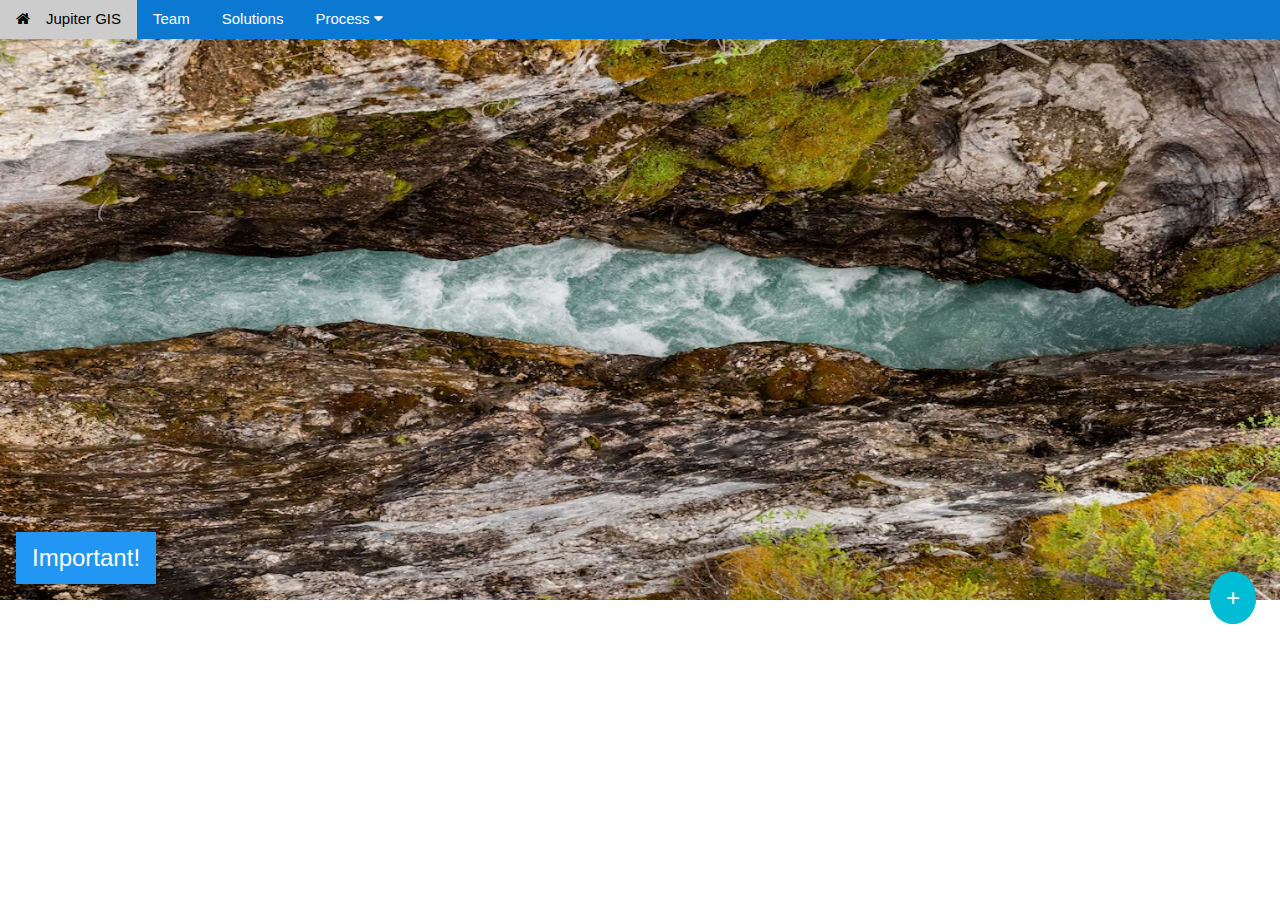
==== googlebucket.html @ c104ce48 "Update template" ====
<!DOCTYPE html>
<html>
<head>
<title>Jupiter GIS -Female Led Mapping Solutions</title>
<meta charset="UTF-8">
<meta name="viewport" content="width=device-width, initial-scale=1">
<link rel="stylesheet" href="css/stylesheet.css">
<!--<link rel="stylesheet" href="https://www.w3schools.com/w3css/4/w3.css">-->
<link rel="stylesheet" href="css/blue.css">
<link rel="stylesheet" href="https://cdnjs.cloudflare.com/ajax/libs/font-awesome/4.7.0/css/font-awesome.min.css">
</head>
<body id="myPage">

<!-- Sidebar on click -->
<nav class="w3-sidebar w3-bar-block w3-white w3-card w3-animate-left w3-xxlarge" style="display:none;z-index:2" id="mySidebar">
  <a href="javascript:void(0)" onclick="w3_close()" class="w3-bar-item w3-button w3-display-topright w3-text-teal">Close
    <i class="fa fa-remove"></i>
  </a>
  <a href="https://www.google.com/maps/about/mymaps/" class="w3-bar-item w3-button">Google My Maps</a>
  <a href="https://leafletjs.com/" class="w3-bar-item w3-button">Leaflet</a>
  <a href="https://www.qgis.org/en/site/" class="w3-bar-item w3-button">QGIS</a>
  <a href="https://cloud.google.com/" class="w3-bar-item w3-button">Google Cloud Bucket Storage</a>
  <a href="https://flemingcollege.ca/" class="w3-bar-item w3-button">Fleming College</a>
</nav>

<!-- Navbar -->
<div class="w3-top">
 <div class="w3-bar w3-theme-d2 w3-left-align">
  <a class="w3-bar-item w3-button w3-hide-medium w3-hide-large w3-right w3-hover-white w3-theme-d2" href="javascript:void(0);" onclick="openNav()"><i class="fa fa-bars"></i></a>
  <a href="index.html" class="w3-bar-item w3-button w3-teal"><i class="fa fa-home w3-margin-right"></i>Jupiter GIS</a>
  <a href="index.html" class="w3-bar-item w3-button w3-hide-small w3-hover-white">Team</a>
  <a href="index.html" class="w3-bar-item w3-button w3-hide-small w3-hover-white">Solutions</a>
    <div class="w3-dropdown-hover w3-hide-small">
    <button class="w3-button" title="Notifications">Process <i class="fa fa-caret-down"></i></button>     
    <div class="w3-dropdown-content w3-card-4 w3-bar-block">
      <a href="googlemymaps.html" class="w3-bar-item w3-button">Google My Maps</a>
      <a href="qgis.html" class="w3-bar-item w3-button">QGIS</a>
      <a href="leaflet.html" class="w3-bar-item w3-button">Leaflet</a>
      <a href="googlebucket.html" class="w3-bar-item w3-button">AGOL and Google Bucket</a>
    </div>
  </div>
 </div>

  <!-- Navbar on small screens -->
  <div id="navDemo" class="w3-bar-block w3-theme-d2 w3-hide w3-hide-large w3-hide-medium">
    <a href="#team" class="w3-bar-item w3-button">Team</a>
    <a href="#work" class="w3-bar-item w3-button">Work</a>
  </div>
</div>

<!-- Image Header -->
<div class="w3-display-container w3-animate-opacity">
  <img src="photos/stream.avif" alt="river in gorge" style="width:100%;min-height:350px;max-height:600px;">
  <div class="w3-container w3-display-bottomleft w3-margin-bottom">  
    <button onclick="document.getElementById('id01').style.display='block'" class="w3-button w3-xlarge w3-theme w3-hover-teal" title="Go To W3.CSS">Important!</button>
  </div>
</div>

<!-- Modal -->
<div id="id01" class="w3-modal">
  <div class="w3-modal-content w3-card-4 w3-animate-top">
    <header class="w3-container w3-teal w3-display-container"> 
      <span onclick="document.getElementById('id01').style.display='none'" class="w3-button w3-teal w3-display-topright"><i class="fa fa-remove"></i></span>
      <h4>This Website has been created for educational purposes.</h4>
      <h5>Please keep this in mind while scrolling. <i class="fa fa-smile-o"></i></h5>
    </header>
    <div class="w3-container">
      <p>The information presented here may not be appropriate for all applications.</p>
      <p>Go to <a class="w3-text-teal" href="https://flemingcollege.ca/">Fleming College </a> to learn more.</p>
    </div>
    <footer class="w3-container w3-teal">
      <p>Keep exploring!</p>
    </footer>
  </div>
</div>

</div>

<!-- Container -->
<div class="w3-container" style="position:relative">
  <a onclick="w3_open()" class="w3-button w3-xlarge w3-circle w3-teal"
  style="position:absolute;top:-28px;right:24px">+</a>
</div>



<script>
// Script for side navigation
function w3_open() {
  var x = document.getElementById("mySidebar");
  x.style.width = "300px";
  x.style.paddingTop = "10%";
  x.style.display = "block";
}

// Close side navigation
function w3_close() {
  document.getElementById("mySidebar").style.display = "none";
}

// Used to toggle the menu on smaller screens when clicking on the menu button
function openNav() {
  var x = document.getElementById("navDemo");
  if (x.className.indexOf("w3-show") == -1) {
    x.className += " w3-show";
  } else { 
    x.className = x.className.replace(" w3-show", "");
  }
}
</script>

</body>
</html>



<!-- Modal -->
<div id="id01" class="w3-modal">
  <div class="w3-modal-content w3-card-4 w3-animate-top">
    <header class="w3-container w3-teal w3-display-container"> 
      <span onclick="document.getElementById('id01').style.display='none'" class="w3-button w3-teal w3-display-topright"><i class="fa fa-remove"></i></span>
      <h4>This Website has been created for educational purposes.</h4>
      <h5>Please keep this in mind while scrolling. <i class="fa fa-smile-o"></i></h5>
    </header>
    <div class="w3-container">
      <p>The information presented here may not be appropriate for all applications.</p>
      <p>Go to <a class="w3-text-teal" href="https://flemingcollege.ca/">Fleming College </a> to learn more.</p>
    </div>
    <footer class="w3-container w3-teal">
      <p>Keep exploring!</p>
    </footer>
  </div>
</div>

</div>

<!-- Container -->
<div class="w3-container" style="position:relative">
  <a onclick="w3_open()" class="w3-button w3-xlarge w3-circle w3-teal"
  style="position:absolute;top:-28px;right:24px">+</a>
</div>



<script>
// Script for side navigation
function w3_open() {
  var x = document.getElementById("mySidebar");
  x.style.width = "300px";
  x.style.paddingTop = "10%";
  x.style.display = "block";
}

// Close side navigation
function w3_close() {
  document.getElementById("mySidebar").style.display = "none";
}

// Used to toggle the menu on smaller screens when clicking on the menu button
function openNav() {
  var x = document.getElementById("navDemo");
  if (x.className.indexOf("w3-show") == -1) {
    x.className += " w3-show";
  } else { 
    x.className = x.className.replace(" w3-show", "");
  }
}
</script>

</body>
</html>
---- css/stylesheet.css ----
/* W3.CSS 4.15 December 2020 by Jan Egil and Borge Refsnes */
html {
    box-sizing: border-box
}

*,*:before,*:after {
    box-sizing: inherit
}

/* Extract from normalize.css by Nicolas Gallagher and Jonathan Neal git.io/normalize */
html {
    -ms-text-size-adjust: 100%;
    -webkit-text-size-adjust: 100%
}

body {
    margin: 0
}

article,aside,details,figcaption,figure,footer,header,main,menu,nav,section {
    display: block
}

summary {
    display: list-item
}

audio,canvas,progress,video {
    display: inline-block
}

progress {
    vertical-align: baseline
}

audio:not([controls]) {
    display: none;
    height: 0
}

[hidden],template {
    display: none
}

a {
    background-color: transparent
}

a:active,a:hover {
    outline-width: 0
}

abbr[title] {
    border-bottom: none;
    text-decoration: underline;
    text-decoration: underline dotted
}

b,strong {
    font-weight: bolder
}

dfn {
    font-style: italic
}

mark {
    background: #ff0;
    color: #000
}

small {
    font-size: 80%
}

sub,sup {
    font-size: 75%;
    line-height: 0;
    position: relative;
    vertical-align: baseline
}

sub {
    bottom: -0.25em
}

sup {
    top: -0.5em
}

figure {
    margin: 1em 40px
}

img {
    border-style: none
}

code,kbd,pre,samp {
    font-family: monospace,monospace;
    font-size: 1em
}

hr {
    box-sizing: content-box;
    height: 0;
    overflow: visible
}

button,input,select,textarea,optgroup {
    font: inherit;
    margin: 0
}

optgroup {
    font-weight: bold
}

button,input {
    overflow: visible
}

button,select {
    text-transform: none
}

button,[type=button],[type=reset],[type=submit] {
    -webkit-appearance: button
}

button::-moz-focus-inner,[type=button]::-moz-focus-inner,[type=reset]::-moz-focus-inner,[type=submit]::-moz-focus-inner {
    border-style: none;
    padding: 0
}

button:-moz-focusring,[type=button]:-moz-focusring,[type=reset]:-moz-focusring,[type=submit]:-moz-focusring {
    outline: 1px dotted ButtonText
}

fieldset {
    border: 1px solid #c0c0c0;
    margin: 0 2px;
    padding: .35em .625em .75em
}

legend {
    color: inherit;
    display: table;
    max-width: 100%;
    padding: 0;
    white-space: normal
}

textarea {
    overflow: auto
}

[type=checkbox],[type=radio] {
    padding: 0
}

[type=number]::-webkit-inner-spin-button,[type=number]::-webkit-outer-spin-button {
    height: auto
}

[type=search] {
    -webkit-appearance: textfield;
    outline-offset: -2px
}

[type=search]::-webkit-search-decoration {
    -webkit-appearance: none
}

::-webkit-file-upload-button {
    -webkit-appearance: button;
    font: inherit
}

/* End extract */
html,body {
    font-family: Verdana,sans-serif;
    font-size: 15px;
    line-height: 1.5
}

html {
    overflow-x: hidden
}

h1 {
    font-size: 36px
}

h2 {
    font-size: 30px
}

h3 {
    font-size: 24px
}

h4 {
    font-size: 20px
}

h5 {
    font-size: 18px
}

h6 {
    font-size: 16px
}

.w3-serif {
    font-family: serif
}

.w3-sans-serif {
    font-family: sans-serif
}

.w3-cursive {
    font-family: cursive
}

.w3-monospace {
    font-family: monospace
}

h1,h2,h3,h4,h5,h6 {
    font-family: "Segoe UI",Arial,sans-serif;
    font-weight: 400;
    margin: 10px 0
}

.w3-wide {
    letter-spacing: 4px
}

hr {
    border: 0;
    border-top: 1px solid #eee;
    margin: 20px 0
}

.w3-image {
    max-width: 100%;
    height: auto
}

img {
    vertical-align: middle
}

a {
    color: inherit
}

.w3-table,.w3-table-all {
    border-collapse: collapse;
    border-spacing: 0;
    width: 100%;
    display: table
}

.w3-table-all {
    border: 1px solid #ccc
}

.w3-bordered tr,.w3-table-all tr {
    border-bottom: 1px solid #ddd
}

.w3-striped tbody tr:nth-child(even) {
    background-color: #f1f1f1
}

.w3-table-all tr:nth-child(odd) {
    background-color: #fff
}

.w3-table-all tr:nth-child(even) {
    background-color: #f1f1f1
}

.w3-hoverable tbody tr:hover,.w3-ul.w3-hoverable li:hover {
    background-color: #ccc
}

.w3-centered tr th,.w3-centered tr td {
    text-align: center
}

.w3-table td,.w3-table th,.w3-table-all td,.w3-table-all th {
    padding: 8px 8px;
    display: table-cell;
    text-align: left;
    vertical-align: top
}

.w3-table th:first-child,.w3-table td:first-child,.w3-table-all th:first-child,.w3-table-all td:first-child {
    padding-left: 16px
}

.w3-btn,.w3-button {
    border: none;
    display: inline-block;
    padding: 8px 16px;
    vertical-align: middle;
    overflow: hidden;
    text-decoration: none;
    color: inherit;
    background-color: inherit;
    text-align: center;
    cursor: pointer;
    white-space: nowrap
}

.w3-btn:hover {
    box-shadow: 0 8px 16px 0 rgba(0,0,0,0.2),0 6px 20px 0 rgba(0,0,0,0.19)
}

.w3-btn,.w3-button {
    -webkit-touch-callout: none;
    -webkit-user-select: none;
    -khtml-user-select: none;
    -moz-user-select: none;
    -ms-user-select: none;
    user-select: none
}

.w3-disabled,.w3-btn:disabled,.w3-button:disabled {
    cursor: not-allowed;
    opacity: 0.3
}

.w3-disabled *,:disabled * {
    pointer-events: none
}

.w3-btn.w3-disabled:hover,.w3-btn:disabled:hover {
    box-shadow: none
}

.w3-badge,.w3-tag {
    background-color: #000;
    color: #fff;
    display: inline-block;
    padding-left: 8px;
    padding-right: 8px;
    text-align: center
}

.w3-badge {
    border-radius: 50%
}

.w3-ul {
    list-style-type: none;
    padding: 0;
    margin: 0
}

.w3-ul li {
    padding: 8px 16px;
    border-bottom: 1px solid #ddd
}

.w3-ul li:last-child {
    border-bottom: none
}

.w3-tooltip,.w3-display-container {
    position: relative
}

.w3-tooltip .w3-text {
    display: none
}

.w3-tooltip:hover .w3-text {
    display: inline-block
}

.w3-ripple:active {
    opacity: 0.5
}

.w3-ripple {
    transition: opacity 0s
}

.w3-input {
    padding: 8px;
    display: block;
    border: none;
    border-bottom: 1px solid #ccc;
    width: 100%
}

.w3-select {
    padding: 9px 0;
    width: 100%;
    border: none;
    border-bottom: 1px solid #ccc
}

.w3-dropdown-click,.w3-dropdown-hover {
    position: relative;
    display: inline-block;
    cursor: pointer
}

.w3-dropdown-hover:hover .w3-dropdown-content {
    display: block
}

.w3-dropdown-hover:first-child,.w3-dropdown-click:hover {
    background-color: #ccc;
    color: #000
}

.w3-dropdown-hover:hover > .w3-button:first-child,.w3-dropdown-click:hover > .w3-button:first-child {
    background-color: #ccc;
    color: #000
}

.w3-dropdown-content {
    cursor: auto;
    color: #000;
    background-color: #fff;
    display: none;
    position: absolute;
    min-width: 160px;
    margin: 0;
    padding: 0;
    z-index: 1
}

.w3-check,.w3-radio {
    width: 24px;
    height: 24px;
    position: relative;
    top: 6px
}

.w3-sidebar {
    height: 100%;
    width: 200px;
    background-color: #fff;
    position: fixed!important;
    z-index: 1;
    overflow: auto
}

.w3-bar-block .w3-dropdown-hover,.w3-bar-block .w3-dropdown-click {
    width: 100%
}

.w3-bar-block .w3-dropdown-hover .w3-dropdown-content,.w3-bar-block .w3-dropdown-click .w3-dropdown-content {
    min-width: 100%
}

.w3-bar-block .w3-dropdown-hover .w3-button,.w3-bar-block .w3-dropdown-click .w3-button {
    width: 100%;
    text-align: left;
    padding: 8px 16px
}

.w3-main,#main {
    transition: margin-left .4s
}

.w3-modal {
    z-index: 3;
    display: none;
    padding-top: 100px;
    position: fixed;
    left: 0;
    top: 0;
    width: 100%;
    height: 100%;
    overflow: auto;
    background-color: rgb(0,0,0);
    background-color: rgba(0,0,0,0.4)
}

.w3-modal-content {
    margin: auto;
    background-color: #fff;
    position: relative;
    padding: 0;
    outline: 0;
    width: 600px
}

.w3-bar {
    width: 100%;
    overflow: hidden
}

.w3-center .w3-bar {
    display: inline-block;
    width: auto
}

.w3-bar .w3-bar-item {
    padding: 8px 16px;
    float: left;
    width: auto;
    border: none;
    display: block;
    outline: 0
}

.w3-bar .w3-dropdown-hover,.w3-bar .w3-dropdown-click {
    position: static;
    float: left
}

.w3-bar .w3-button {
    white-space: normal
}

.w3-bar-block .w3-bar-item {
    width: 100%;
    display: block;
    padding: 8px 16px;
    text-align: left;
    border: none;
    white-space: normal;
    float: none;
    outline: 0
}

.w3-bar-block.w3-center .w3-bar-item {
    text-align: center
}

.w3-block {
    display: block;
    width: 100%
}

.w3-responsive {
    display: block;
    overflow-x: auto
}

.w3-container:after,.w3-top:before,.w3-panel:after,.w3-panel:before,.w3-row:after,.w3-row:before,.w3-row-padding:after,.w3-row-padding:before, .w3-cell-row:before,.w3-cell-row:after,.w3-clear:after,.w3-clear:before,.w3-bar:before,.w3-bar:after {
    content: "";
    display: table;
    clear: both
}
/* this div holds the team images*/
.w3-col,.w3-half,.w3-third,.w3-twothird,.w3-threequarter,.w3-quarter {
    float: left;
    width: 100%;
    
}

.w3-col.s1 {
    width: 8.33333%
}

.w3-col.s2 {
    width: 16.66666%
}

.w3-col.s3 {
    width: 24.99999%
}

.w3-col.s4 {
    width: 33.33333%
}

.w3-col.s5 {
    width: 41.66666%
}

.w3-col.s6 {
    width: 49.99999%
}

.w3-col.s7 {
    width: 58.33333%
}

.w3-col.s8 {
    width: 66.66666%
}

.w3-col.s9 {
    width: 74.99999%
}

.w3-col.s10 {
    width: 83.33333%
}

.w3-col.s11 {
    width: 91.66666%
}

.w3-col.s12 {
    width: 99.99999%
}

@media (min-width: 601px) {
    .w3-col.m1 {
        width:8.33333%
    }

    .w3-col.m2 {
        width: 16.66666%
    }

    .w3-col.m3,.w3-quarter {
        width: 24.99999%
    }

    .w3-col.m4,.w3-third {
        width: 33.33333%
    }

    .w3-col.m5 {
        width: 41.66666%
    }

    .w3-col.m6,.w3-half {
        width: 49.99999%
    }

    .w3-col.m7 {
        width: 58.33333%
    }

    .w3-col.m8,.w3-twothird {
        width: 66.66666%
    }

    .w3-col.m9,.w3-threequarter {
        width: 74.99999%
    }

    .w3-col.m10 {
        width: 83.33333%
    }

    .w3-col.m11 {
        width: 91.66666%
    }

    .w3-col.m12 {
        width: 99.99999%
    }
}

@media (min-width: 993px) {
    .w3-col.l1 {
        width:8.33333%
    }

    .w3-col.l2 {
        width: 16.66666%
    }

    .w3-col.l3 {
        width: 24.99999%
    }

    .w3-col.l4 {
        width: 33.33333%
    }

    .w3-col.l5 {
        width: 41.66666%
    }

    .w3-col.l6 {
        width: 49.99999%
    }

    .w3-col.l7 {
        width: 58.33333%
    }

    .w3-col.l8 {
        width: 66.66666%
    }

    .w3-col.l9 {
        width: 74.99999%
    }

    .w3-col.l10 {
        width: 83.33333%
    }

    .w3-col.l11 {
        width: 91.66666%
    }

    .w3-col.l12 {
        width: 99.99999%
    }
}

.w3-rest {
    overflow: hidden
}

.w3-stretch {
    margin-left: -16px;
    margin-right: -16px
}

.w3-content,.w3-auto {
    margin-left: auto;
    margin-right: auto
}

.w3-content {
    max-width: 980px
}

.w3-auto {
    max-width: 1140px
}

.w3-cell-row {
    display: table;
    width: 100%
}

.w3-cell {
    display: table-cell
}

.w3-cell-top {
    vertical-align: top
}

.w3-cell-middle {
    vertical-align: middle
}

.w3-cell-bottom {
    vertical-align: bottom
}

.w3-hide {
    display: none!important
}

.w3-show-block,.w3-show {
    display: block!important
}

.w3-show-inline-block {
    display: inline-block!important
}

@media (max-width: 1205px) {
    .w3-auto {
        max-width:95%
    }
}

@media (max-width: 600px) {
    .w3-modal-content {
        margin:0 10px;
        width: auto!important
    }

    .w3-modal {
        padding-top: 30px
    }

    .w3-dropdown-hover.w3-mobile .w3-dropdown-content,.w3-dropdown-click.w3-mobile .w3-dropdown-content {
        position: relative
    }

    .w3-hide-small {
        display: none!important
    }

    .w3-mobile {
        display: block;
        width: 100%!important
    }

    .w3-bar-item.w3-mobile,.w3-dropdown-hover.w3-mobile,.w3-dropdown-click.w3-mobile {
        text-align: center
    }

    .w3-dropdown-hover.w3-mobile,.w3-dropdown-hover.w3-mobile .w3-btn,.w3-dropdown-hover.w3-mobile .w3-button,.w3-dropdown-click.w3-mobile,.w3-dropdown-click.w3-mobile .w3-btn,.w3-dropdown-click.w3-mobile .w3-button {
        width: 100%
    }
}

@media (max-width: 768px) {
    .w3-modal-content {
        width:500px
    }

    .w3-modal {
        padding-top: 50px
    }
}

@media (min-width: 993px) {
    .w3-modal-content {
        width:900px
    }

    .w3-hide-large {
        display: none!important
    }

    .w3-sidebar.w3-collapse {
        display: block!important
    }
}

@media (max-width: 992px) and (min-width:601px) {
    .w3-hide-medium {
        display:none!important
    }
}

@media (max-width: 992px) {
    .w3-sidebar.w3-collapse {
        display:none
    }

    .w3-main {
        margin-left: 0!important;
        margin-right: 0!important
    }

    .w3-auto {
        max-width: 100%
    }
}

.w3-top,.w3-bottom {
    position: fixed;
    width: 100%;
    z-index: 1
}

.w3-top {
    top: 0
}

.w3-bottom {
    bottom: 0
}

.w3-overlay {
    position: fixed;
    display: none;
    width: 100%;
    height: 100%;
    top: 0;
    left: 0;
    right: 0;
    bottom: 0;
    background-color: rgba(0,0,0,0.5);
    z-index: 2
}

.w3-display-topleft {
    position: absolute;
    left: 0;
    top: 0
}

.w3-display-topright {
    position: absolute;
    right: 0;
    top: 0
}

.w3-display-bottomleft {
    position: absolute;
    left: 0;
    bottom: 0
}

.w3-display-bottomright {
    position: absolute;
    right: 0;
    bottom: 0
}

.w3-display-middle {
    position: absolute;
    top: 50%;
    left: 50%;
    transform: translate(-50%,-50%);
    -ms-transform: translate(-50%,-50%)
}

.w3-display-left {
    position: absolute;
    top: 50%;
    left: 0%;
    transform: translate(0%,-50%);
    -ms-transform: translate(-0%,-50%)
}

.w3-display-right {
    position: absolute;
    top: 50%;
    right: 0%;
    transform: translate(0%,-50%);
    -ms-transform: translate(0%,-50%)
}

.w3-display-topmiddle {
    position: absolute;
    left: 50%;
    top: 0;
    transform: translate(-50%,0%);
    -ms-transform: translate(-50%,0%)
}

.w3-display-bottommiddle {
    position: absolute;
    left: 50%;
    bottom: 0;
    transform: translate(-50%,0%);
    -ms-transform: translate(-50%,0%)
}

.w3-display-container:hover .w3-display-hover {
    display: block
}

.w3-display-container:hover span.w3-display-hover {
    display: inline-block
}

.w3-display-hover {
    display: none
}

.w3-display-position {
    position: absolute
}

.w3-circle {
    border-radius: 50%
}

.w3-round-small {
    border-radius: 2px
}

.w3-round,.w3-round-medium {
    border-radius: 4px
}

.w3-round-large {
    border-radius: 8px
}

.w3-round-xlarge {
    border-radius: 16px
}

.w3-round-xxlarge {
    border-radius: 32px
}

.w3-row-padding,.w3-row-padding>.w3-half,.w3-row-padding>.w3-third,.w3-row-padding>.w3-twothird,.w3-row-padding>.w3-threequarter,.w3-row-padding>.w3-quarter,.w3-row-padding>.w3-col {
    padding: 0 8px
}

.w3-container,.w3-panel {
    padding: 0.01em 16px
}

.w3-panel {
    margin-top: 16px;
    margin-bottom: 16px
}

.w3-code,.w3-codespan {
    font-family: Consolas,"courier new";
    font-size: 16px
}

.w3-code {
    width: auto;
    background-color: #fff;
    padding: 8px 12px;
    border-left: 4px solid #4CAF50;
    word-wrap: break-word
}

.w3-codespan {
    color: crimson;
    background-color: #f1f1f1;
    padding-left: 4px;
    padding-right: 4px;
    font-size: 110%
}

.w3-card,.w3-card-2 {
    box-shadow: 0 2px 5px 0 rgba(0,0,0,0.16),0 2px 10px 0 rgba(0,0,0,0.12)
}

.w3-card-4,.w3-hover-shadow:hover {
    box-shadow: 0 4px 10px 0 rgba(0,0,0,0.2),0 4px 20px 0 rgba(0,0,0,0.19)
}

.w3-spin {
    animation: w3-spin 2s infinite linear
}

@keyframes w3-spin {
    0% {
        transform: rotate(0deg)
    }

    100% {
        transform: rotate(359deg)
    }
}

.w3-animate-fading {
    animation: fading 10s infinite
}

@keyframes fading {
    0% {
        opacity: 0
    }

    50% {
        opacity: 1
    }

    100% {
        opacity: 0
    }
}

.w3-animate-opacity {
    animation: opac 0.8s
}

@keyframes opac {
    from {
        opacity: 0
    }

    to {
        opacity: 1
    }
}

.w3-animate-top {
    position: relative;
    animation: animatetop 0.4s
}

@keyframes animatetop {
    from {
        top: -300px;
        opacity: 0
    }

    to {
        top: 0;
        opacity: 1
    }
}

.w3-animate-left {
    position: relative;
    animation: animateleft 0.4s
}

@keyframes animateleft {
    from {
        left: -300px;
        opacity: 0
    }

    to {
        left: 0;
        opacity: 1
    }
}

.w3-animate-right {
    position: relative;
    animation: animateright 0.4s
}

@keyframes animateright {
    from {
        right: -300px;
        opacity: 0
    }

    to {
        right: 0;
        opacity: 1
    }
}

.w3-animate-bottom {
    position: relative;
    animation: animatebottom 0.4s
}

@keyframes animatebottom {
    from {
        bottom: -300px;
        opacity: 0
    }

    to {
        bottom: 0;
        opacity: 1
    }
}

.w3-animate-zoom {
    animation: animatezoom 0.6s
}

@keyframes animatezoom {
    from {
        transform: scale(0)
    }

    to {
        transform: scale(1)
    }
}

.w3-animate-input {
    transition: width 0.4s ease-in-out
}

.w3-animate-input:focus {
    width: 100%!important
}

.w3-opacity,.w3-hover-opacity:hover {
    opacity: 0.60
}

.w3-opacity-off,.w3-hover-opacity-off:hover {
    opacity: 1
}

.w3-opacity-max {
    opacity: 0.25
}

.w3-opacity-min {
    opacity: 0.75
}

.w3-greyscale-max,.w3-grayscale-max,.w3-hover-greyscale:hover,.w3-hover-grayscale:hover {
    filter: grayscale(100%)
}

.w3-greyscale,.w3-grayscale {
    filter: grayscale(75%)
}

.w3-greyscale-min,.w3-grayscale-min {
    filter: grayscale(50%)
}

.w3-sepia {
    filter: sepia(75%)
}

.w3-sepia-max,.w3-hover-sepia:hover {
    filter: sepia(100%)
}

.w3-sepia-min {
    filter: sepia(50%)
}

.w3-tiny {
    font-size: 10px!important
}

.w3-small {
    font-size: 12px!important
}

.w3-medium {
    font-size: 15px!important
}

.w3-large {
    font-size: 18px!important
}

.w3-xlarge {
    font-size: 24px!important
}

.w3-xxlarge {
    font-size: 36px!important
}

.w3-xxxlarge {
    font-size: 48px!important
}

.w3-jumbo {
    font-size: 64px!important
}

.w3-left-align {
    text-align: left!important
}

.w3-right-align {
    text-align: right!important
}

.w3-justify {
    text-align: justify!important
}

.w3-center {
    text-align: center!important
}

.w3-border-0 {
    border: 0!important
}

.w3-border {
    border: 1px solid #ccc!important
}

.w3-border-top {
    border-top: 1px solid #ccc!important
}

.w3-border-bottom {
    border-bottom: 1px solid #ccc!important
}

.w3-border-left {
    border-left: 1px solid #ccc!important
}

.w3-border-right {
    border-right: 1px solid #ccc!important
}

.w3-topbar {
    border-top: 6px solid #ccc!important
}

.w3-bottombar {
    border-bottom: 6px solid #ccc!important
}

.w3-leftbar {
    border-left: 6px solid #ccc!important
}

.w3-rightbar {
    border-right: 6px solid #ccc!important
}

.w3-section,.w3-code {
    margin-top: 16px!important;
    margin-bottom: 16px!important
}

.w3-margin {
    margin: 16px!important
}

.w3-margin-top {
    margin-top: 16px!important
}

.w3-margin-bottom {
    margin-bottom: 16px!important
}

.w3-margin-left {
    margin-left: 16px!important
}

.w3-margin-right {
    margin-right: 16px!important
}

.w3-padding-small {
    padding: 4px 8px!important
}

.w3-padding {
    padding: 8px 16px!important
}

.w3-padding-large {
    padding: 12px 24px!important
}

.w3-padding-16 {
    padding-top: 16px!important;
    padding-bottom: 16px!important
}

.w3-padding-24 {
    padding-top: 24px!important;
    padding-bottom: 24px!important
}

.w3-padding-32 {
    padding-top: 32px!important;
    padding-bottom: 32px!important
}

.w3-padding-48 {
    padding-top: 48px!important;
    padding-bottom: 48px!important
}

.w3-padding-64 {
    padding-top: 64px!important;
    padding-bottom: 64px!important
}

.w3-padding-top-64 {
    padding-top: 64px!important
}

.w3-padding-top-48 {
    padding-top: 48px!important
}

.w3-padding-top-32 {
    padding-top: 32px!important
}

.w3-padding-top-24 {
    padding-top: 24px!important
}

.w3-left {
    float: left!important
}

.w3-right {
    float: right!important
}

.w3-button:hover {
    color: #000!important;
    background-color: #ccc!important
}

.w3-transparent,.w3-hover-none:hover {
    background-color: transparent!important
}

.w3-hover-none:hover {
    box-shadow: none!important
}

/* Colors */
.w3-amber,.w3-hover-amber:hover {
    color: #000!important;
    background-color: #ffc107!important
}

.w3-aqua,.w3-hover-aqua:hover {
    color: #000!important;
    background-color: #00ffff!important
}

.w3-blue,.w3-hover-blue:hover {
    color: #fff!important;
    background-color: #2196F3!important
}

.w3-light-blue,.w3-hover-light-blue:hover {
    color: #000!important;
    background-color: #87CEEB!important
}

.w3-brown,.w3-hover-brown:hover {
    color: #fff!important;
    background-color: #795548!important
}

.w3-cyan,.w3-hover-cyan:hover {
    color: #000!important;
    background-color: #00bcd4!important
}

.w3-blue-grey,.w3-hover-blue-grey:hover,.w3-blue-gray,.w3-hover-blue-gray:hover {
    color: #fff!important;
    background-color: #00bcd4!important
}

.w3-green,.w3-hover-green:hover {
    color: #fff!important;
    background-color: #4CAF50!important
}

.w3-light-green,.w3-hover-light-green:hover {
    color: #000!important;
    background-color: #8bc34a!important
}

.w3-indigo,.w3-hover-indigo:hover {
    color: #fff!important;
    background-color: #3f51b5!important
}

.w3-khaki,.w3-hover-khaki:hover {
    color: #000!important;
    background-color: #f0e68c!important
}

.w3-lime,.w3-hover-lime:hover {
    color: #000!important;
    background-color: #cddc39!important
}

.w3-orange,.w3-hover-orange:hover {
    color: #000!important;
    background-color: #ff9800!important
}

.w3-deep-orange,.w3-hover-deep-orange:hover {
    color: #fff!important;
    background-color: #ff5722!important
}

.w3-pink,.w3-hover-pink:hover {
    color: #fff!important;
    background-color: #e91e63!important
}

.w3-purple,.w3-hover-purple:hover {
    color: #fff!important;
    background-color: #9c27b0!important
}

.w3-deep-purple,.w3-hover-deep-purple:hover {
    color: #fff!important;
    background-color: #673ab7!important
}

.w3-red,.w3-hover-red:hover {
    color: #fff!important;
    background-color: #f44336!important
}

.w3-sand,.w3-hover-sand:hover {
    color: #000!important;
    background-color: #fdf5e6!important
}
/*This is the LOGO on the Nav BAR*/ 
.w3-teal,.w3-hover-teal:hover {
    color: #fff!important;
    background-color: #00bcd4!important
}

.w3-yellow,.w3-hover-yellow:hover {
    color: #000!important;
    background-color: #ffeb3b!important
}

.w3-white,.w3-hover-white:hover {
    color: #000!important;
    background-color: #fff!important
}

.w3-black,.w3-hover-black:hover {
    color: #fff!important;
    background-color: rgb(0, 0, 0)!important
}

.w3-grey,.w3-hover-grey:hover,.w3-gray,.w3-hover-gray:hover {
    color: #000!important;
    background-color: #9e9e9e!important
}

.w3-light-grey,.w3-hover-light-grey:hover,.w3-light-gray,.w3-hover-light-gray:hover {
    color: #000!important;
    background-color: #f1f1f1!important
}

.w3-dark-grey,.w3-hover-dark-grey:hover,.w3-dark-gray,.w3-hover-dark-gray:hover {
    color: #fff!important;
    background-color: #616161!important
}

.w3-pale-red,.w3-hover-pale-red:hover {
    color: #000!important;
    background-color: #ffdddd!important
}

.w3-pale-green,.w3-hover-pale-green:hover {
    color: #000!important;
    background-color: #ddffdd!important
}

.w3-pale-yellow,.w3-hover-pale-yellow:hover {
    color: #000!important;
    background-color: #ffffcc!important
}

.w3-pale-blue,.w3-hover-pale-blue:hover {
    color: #000!important;
    background-color: #ddffff!important
}

.w3-text-amber,.w3-hover-text-amber:hover {
    color: #ffc107!important
}

.w3-text-aqua,.w3-hover-text-aqua:hover {
    color: #00ffff!important
}

.w3-text-blue,.w3-hover-text-blue:hover {
    color: #2196F3!important
}

.w3-text-light-blue,.w3-hover-text-light-blue:hover {
    color: #87CEEB!important
}

.w3-text-brown,.w3-hover-text-brown:hover {
    color: #795548!important
}

.w3-text-cyan,.w3-hover-text-cyan:hover {
    color: #00bcd4!important
}

.w3-text-blue-grey,.w3-hover-text-blue-grey:hover,.w3-text-blue-gray,.w3-hover-text-blue-gray:hover {
    color: #607d8b!important
}

.w3-text-green,.w3-hover-text-green:hover {
    color: #4CAF50!important
}

.w3-text-light-green,.w3-hover-text-light-green:hover {
    color: #8bc34a!important
}

.w3-text-indigo,.w3-hover-text-indigo:hover {
    color: #3f51b5!important
}

.w3-text-khaki,.w3-hover-text-khaki:hover {
    color: #b4aa50!important
}

.w3-text-lime,.w3-hover-text-lime:hover {
    color: #cddc39!important
}

.w3-text-orange,.w3-hover-text-orange:hover {
    color: #ff9800!important
}

.w3-text-deep-orange,.w3-hover-text-deep-orange:hover {
    color: #ff5722!important
}

.w3-text-pink,.w3-hover-text-pink:hover {
    color: #e91e63!important
}

.w3-text-purple,.w3-hover-text-purple:hover {
    color: #9c27b0!important
}

.w3-text-deep-purple,.w3-hover-text-deep-purple:hover {
    color: #673ab7!important
}

.w3-text-red,.w3-hover-text-red:hover {
    color: #f44336!important
}

.w3-text-sand,.w3-hover-text-sand:hover {
    color: #fdf5e6!important
}

.w3-text-teal,.w3-hover-text-teal:hover {
    color: #009688!important
}

.w3-text-yellow,.w3-hover-text-yellow:hover {
    color: #d2be0e!important
}

.w3-text-white,.w3-hover-text-white:hover {
    color: #fff!important
}

.w3-text-black,.w3-hover-text-black:hover {
    color: #000!important
}

.w3-text-grey,.w3-hover-text-grey:hover,.w3-text-gray,.w3-hover-text-gray:hover {
    color: #757575!important
}

.w3-text-light-grey,.w3-hover-text-light-grey:hover,.w3-text-light-gray,.w3-hover-text-light-gray:hover {
    color: #f1f1f1!important
}

.w3-text-dark-grey,.w3-hover-text-dark-grey:hover,.w3-text-dark-gray,.w3-hover-text-dark-gray:hover {
    color: #3a3a3a!important
}

.w3-border-amber,.w3-hover-border-amber:hover {
    border-color: #ffc107!important
}

.w3-border-aqua,.w3-hover-border-aqua:hover {
    border-color: #00ffff!important
}

.w3-border-blue,.w3-hover-border-blue:hover {
    border-color: #2196F3!important
}

.w3-border-light-blue,.w3-hover-border-light-blue:hover {
    border-color: #87CEEB!important
}

.w3-border-brown,.w3-hover-border-brown:hover {
    border-color: #795548!important
}

.w3-border-cyan,.w3-hover-border-cyan:hover {
    border-color: #00bcd4!important
}

.w3-border-blue-grey,.w3-hover-border-blue-grey:hover,.w3-border-blue-gray,.w3-hover-border-blue-gray:hover {
    border-color: #607d8b!important
}

.w3-border-green,.w3-hover-border-green:hover {
    border-color: #4CAF50!important
}

.w3-border-light-green,.w3-hover-border-light-green:hover {
    border-color: #8bc34a!important
}

.w3-border-indigo,.w3-hover-border-indigo:hover {
    border-color: #3f51b5!important
}

.w3-border-khaki,.w3-hover-border-khaki:hover {
    border-color: #f0e68c!important
}

.w3-border-lime,.w3-hover-border-lime:hover {
    border-color: #cddc39!important
}

.w3-border-orange,.w3-hover-border-orange:hover {
    border-color: #ff9800!important
}

.w3-border-deep-orange,.w3-hover-border-deep-orange:hover {
    border-color: #ff5722!important
}

.w3-border-pink,.w3-hover-border-pink:hover {
    border-color: #e91e63!important
}

.w3-border-purple,.w3-hover-border-purple:hover {
    border-color: #9c27b0!important
}

.w3-border-deep-purple,.w3-hover-border-deep-purple:hover {
    border-color: #673ab7!important
}

.w3-border-red,.w3-hover-border-red:hover {
    border-color: #f44336!important
}

.w3-border-sand,.w3-hover-border-sand:hover {
    border-color: #fdf5e6!important
}

.w3-border-teal,.w3-hover-border-teal:hover {
    border-color: #009688!important
}

.w3-border-yellow,.w3-hover-border-yellow:hover {
    border-color: #ffeb3b!important
}

.w3-border-white,.w3-hover-border-white:hover {
    border-color: #fff!important
}

.w3-border-black,.w3-hover-border-black:hover {
    border-color: #000!important
}

.w3-border-grey,.w3-hover-border-grey:hover,.w3-border-gray,.w3-hover-border-gray:hover {
    border-color: #9e9e9e!important
}

.w3-border-light-grey,.w3-hover-border-light-grey:hover,.w3-border-light-gray,.w3-hover-border-light-gray:hover {
    border-color: #f1f1f1!important
}

.w3-border-dark-grey,.w3-hover-border-dark-grey:hover,.w3-border-dark-gray,.w3-hover-border-dark-gray:hover {
    border-color: #616161!important
}

.w3-border-pale-red,.w3-hover-border-pale-red:hover {
    border-color: #ffe7e7!important
}

.w3-border-pale-green,.w3-hover-border-pale-green:hover {
    border-color: #e7ffe7!important
}

.w3-border-pale-yellow,.w3-hover-border-pale-yellow:hover {
    border-color: #ffffcc!important
}

.w3-border-pale-blue,.w3-hover-border-pale-blue:hover {
    border-color: #e7ffff!important
}
---- css/blue.css ----
.w3-theme-l5 {color:#000 !important; background-color:#f2f9fe !important}
.w3-theme-l4 {color:#000 !important; background-color:#d2eafd !important}
.w3-theme-l3 {color:#000 !important; background-color:#a6d4fa !important}
.w3-theme-l2 {color:#000 !important; background-color:#79bff8 !important}
.w3-theme-l1 {color:#fff !important; background-color:#4daaf6 !important}
.w3-theme-d1 {color:#fff !important; background-color:#0c87eb !important}
.w3-theme-d2 {color:#fff !important; background-color:#0b78d1 !important}
.w3-theme-d3 {color:#fff !important; background-color:#0a69b7 !important}
.w3-theme-d4 {color:#fff !important; background-color:#085a9d !important}
.w3-theme-d5 {color:#fff !important; background-color:#074b83 !important}

.w3-theme-light {color:#000 !important; background-color:#f2f9fe !important}
.w3-theme-dark {color:#fff !important; background-color:#074b83 !important}
.w3-theme-action {color:#fff !important; background-color:#074b83 !important}

.w3-theme {color:#fff !important; background-color:#2196f3 !important}
.w3-text-theme {color:#2196f3 !important}
.w3-border-theme {border-color:#2196f3 !important}

.w3-hover-theme:hover {color:#fff !important; background-color:#2196f3 !important}
.w3-hover-text-theme:hover {color:#2196f3 !important}
.w3-hover-border-theme:hover {border-color:#2196f3 !important}
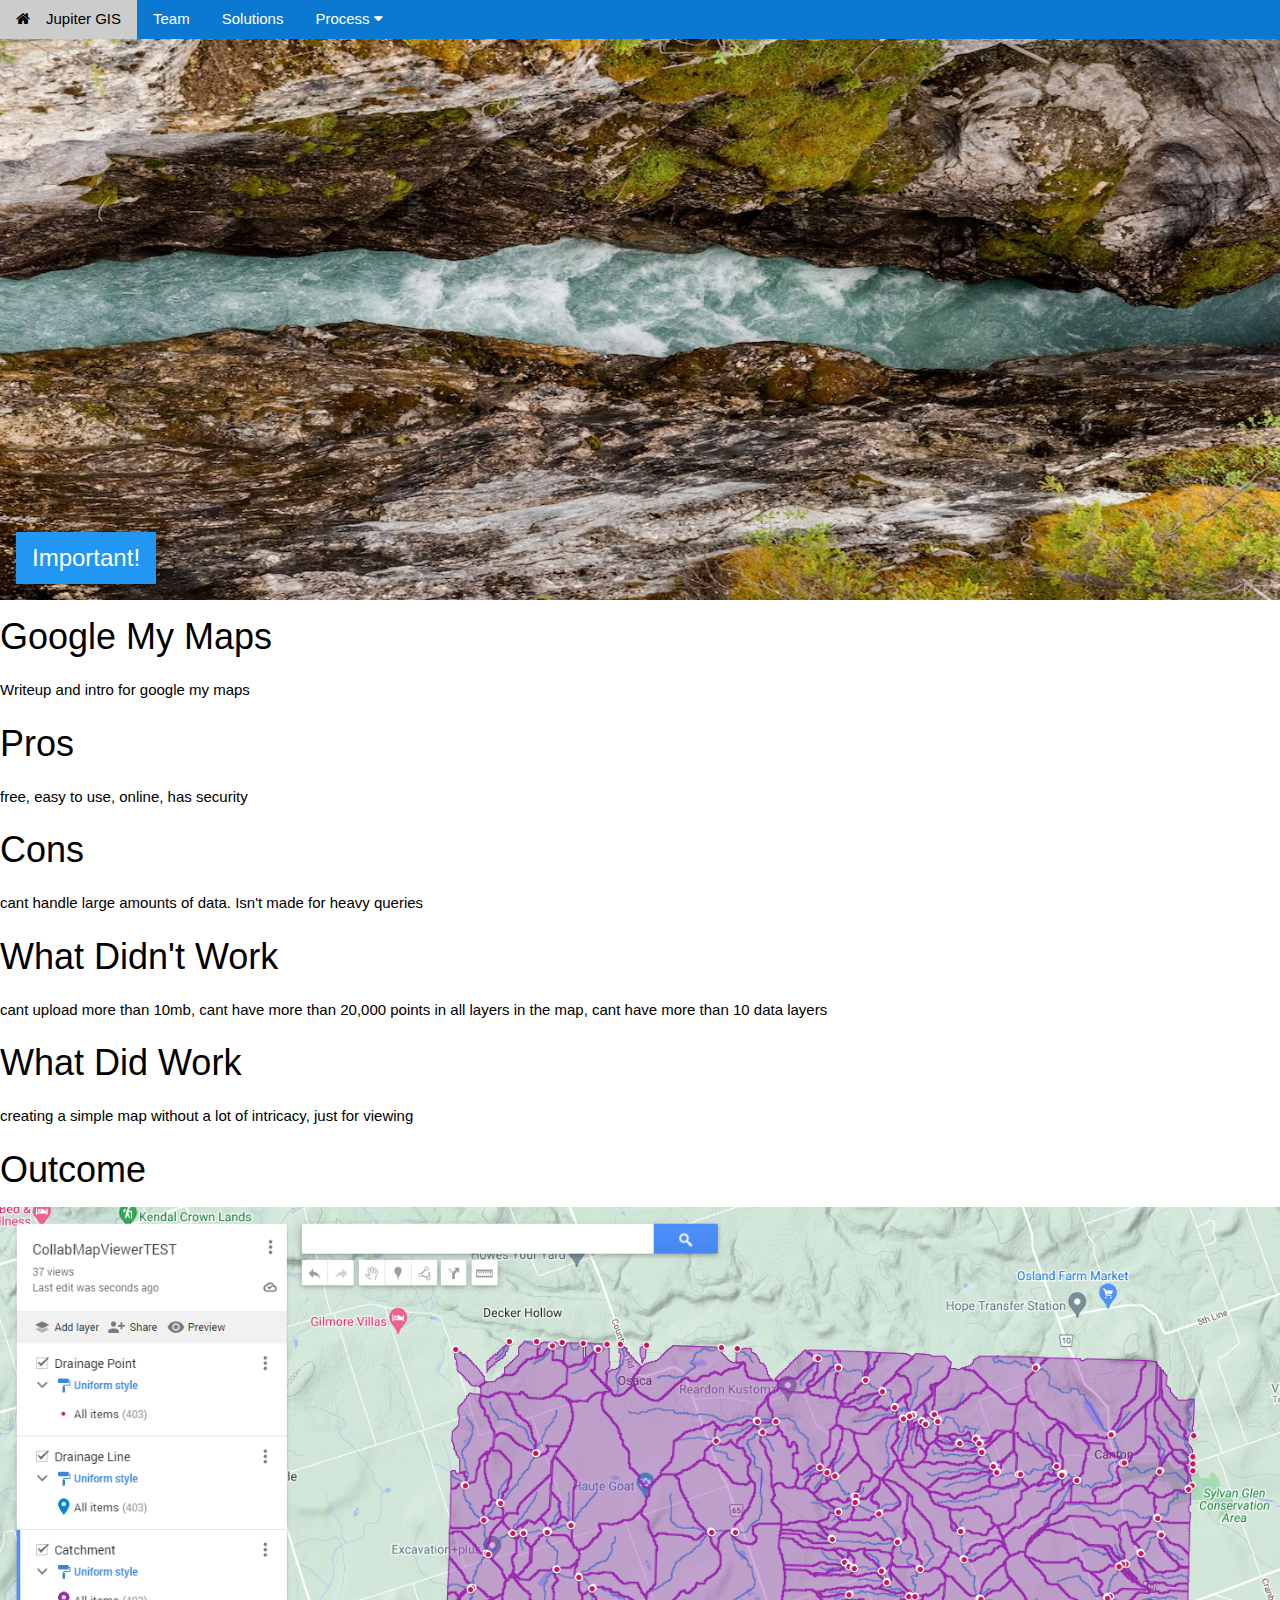
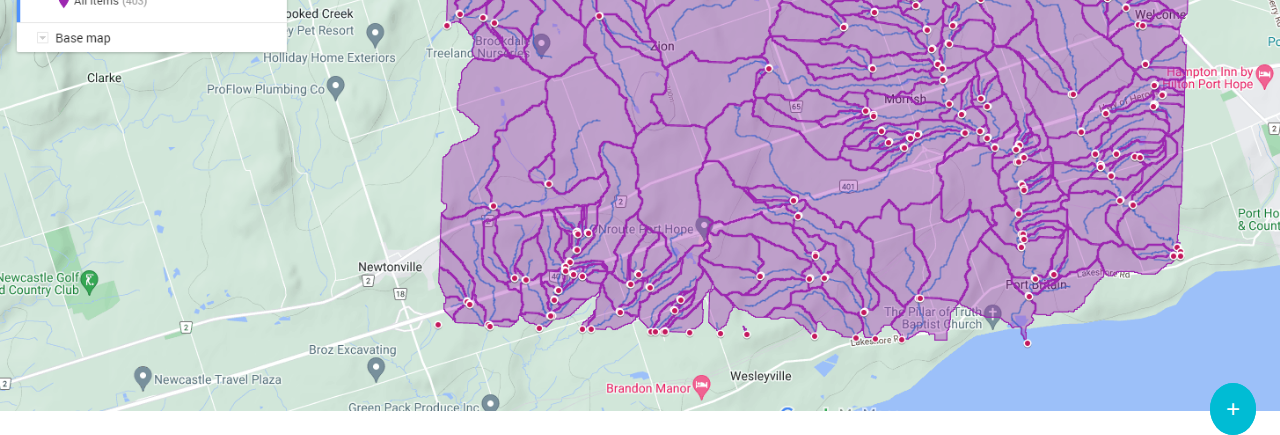
==== commit 3185f2dd: "Template Updates" ====
--- a/googlebucket.html
+++ b/googlebucket.html
@@ -73,6 +73,19 @@
     </footer>
   </div>
 </div>
+
+<h1>Google My Maps</h1>
+<p>Writeup and intro for google my maps</p>
+<h1>Pros</h1>
+<p>free, easy to use, online, has security</p>
+<h1>Cons</h1>
+<p>cant handle large amounts of data. Isn't made for heavy queries</p>
+<h1>What Didn't Work</h1>
+<p>cant upload more than 10mb, cant have more than 20,000 points in all layers in the map, cant have more than 10 data layers</p>
+<h1>What Did Work</h1>
+<p>creating a simple map without a lot of intricacy, just for viewing</p>
+<h1>Outcome</h1>
+<img src="photos/mymaps.png" alt="google my maps demo" style="width:100%">
 
 </div>
 
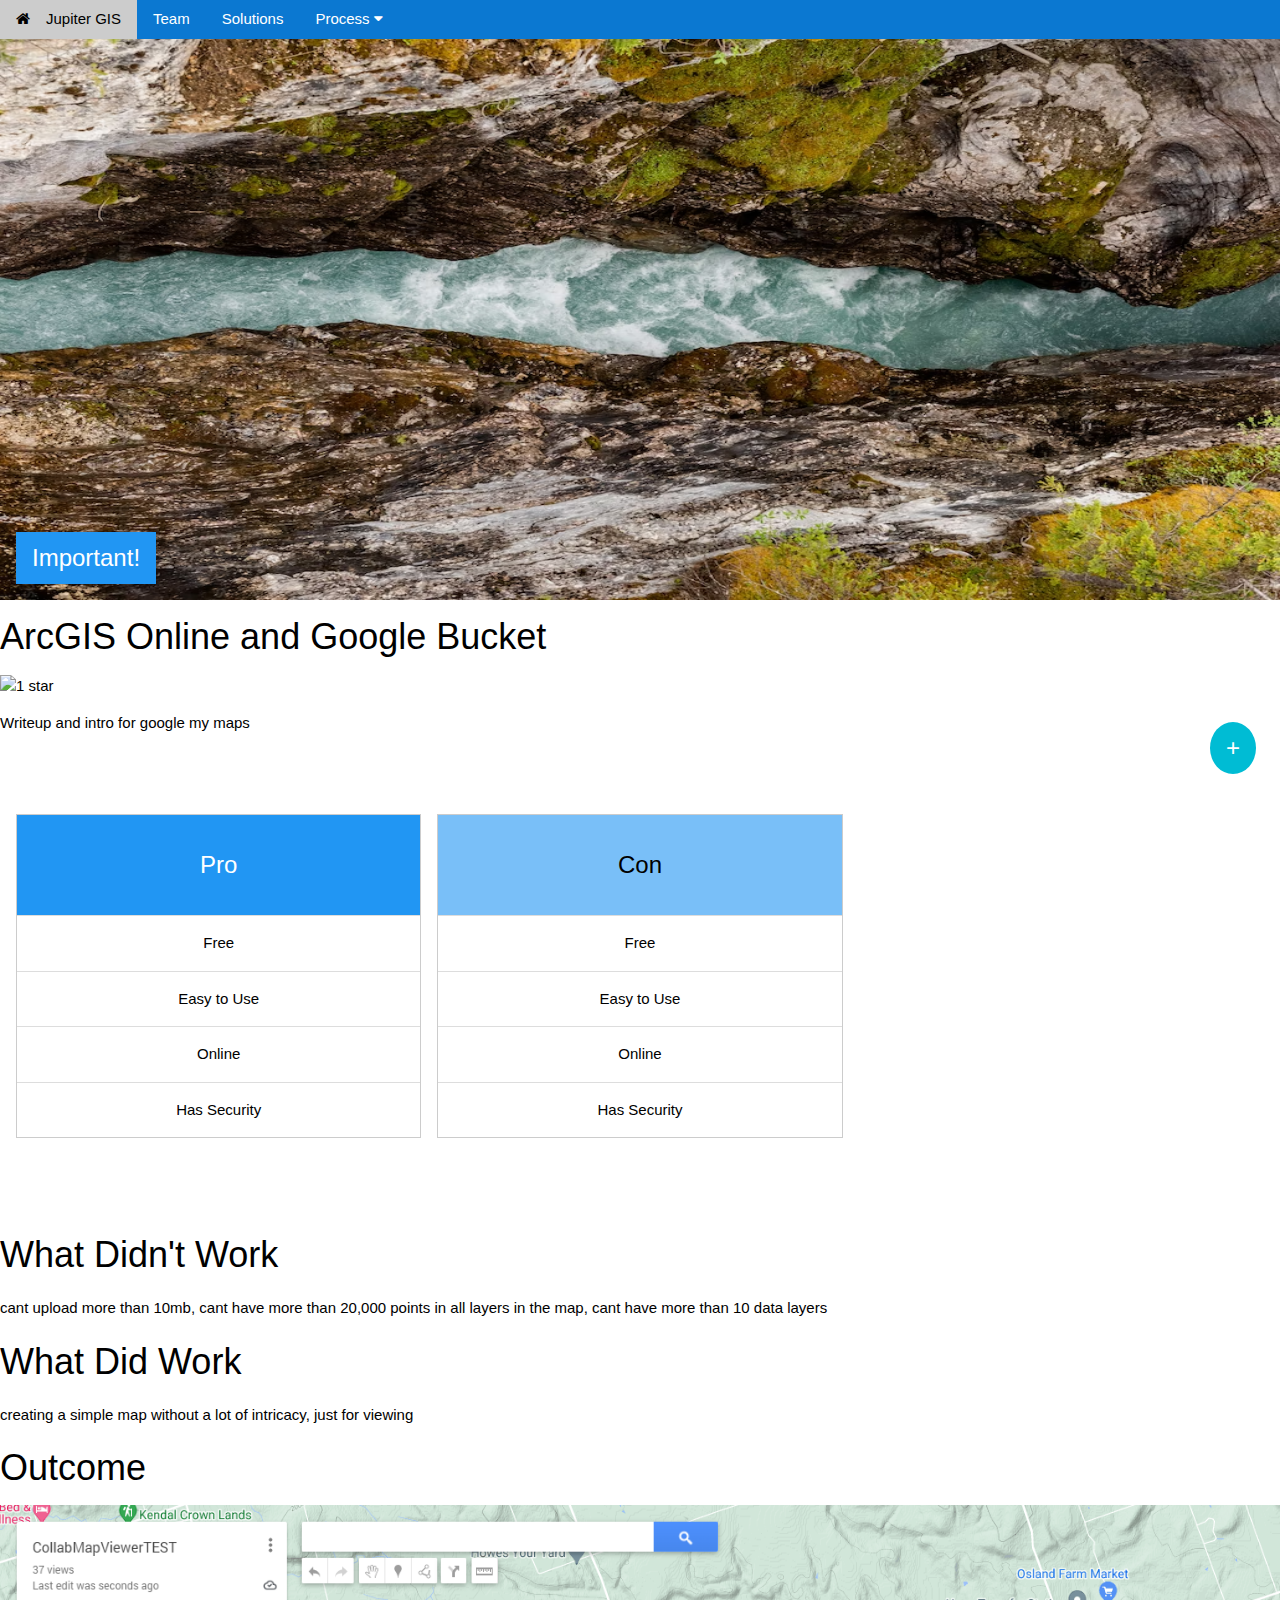
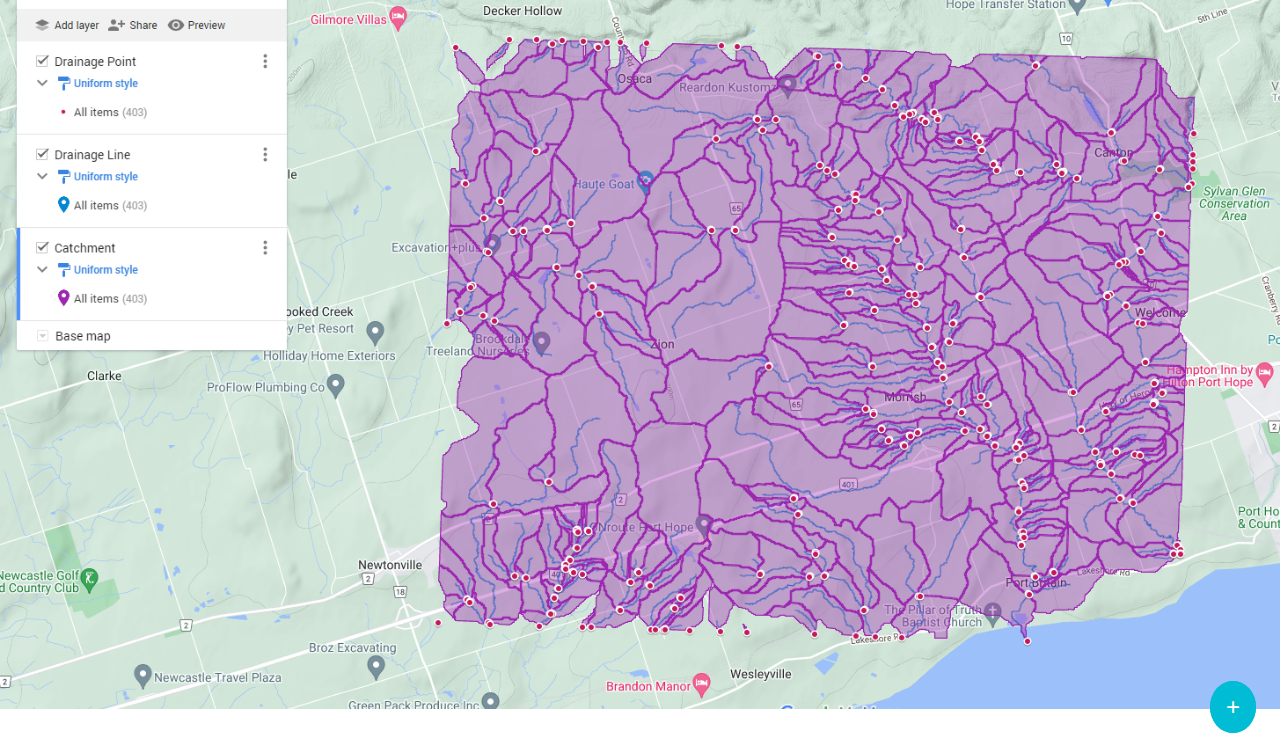
==== commit afbc8634: "Template Updates" ====
--- a/googlebucket.html
+++ b/googlebucket.html
@@ -74,12 +74,43 @@
   </div>
 </div>
 
-<h1>Google My Maps</h1>
+<h1>ArcGIS Online and Google Bucket</h1>  <img src="photos/1star.png" alt="1 star" style="width:15%">
 <p>Writeup and intro for google my maps</p>
-<h1>Pros</h1>
-<p>free, easy to use, online, has security</p>
-<h1>Cons</h1>
-<p>cant handle large amounts of data. Isn't made for heavy queries</p>
+<!-- Container -->
+<div class="w3-container" style="position:relative">
+  <a onclick="w3_open()" class="w3-button w3-xlarge w3-circle w3-teal"
+  style="position:absolute;top:-28px;right:24px">+</a>
+</div>
+
+<!-- Pro Row -->
+<div class="w3-row-padding w3-center w3-padding-64" id="pricing">
+    <div class="w3-third w3-margin-bottom">
+      <ul class="w3-ul w3-border w3-hover-shadow">
+        <li class="w3-theme">
+          <p class="w3-xlarge">Pro</p>
+        </li>
+        <li class="w3-padding-16">Free</li>
+        <li class="w3-padding-16">Easy to Use</li>
+        <li class="w3-padding-16">Online</li>
+        <li class="w3-padding-16">Has Security</li>
+        
+      </ul>
+    </div>
+<!-- con Row -->
+    <div class="w3-third w3-margin-bottom">
+      <ul class="w3-ul w3-border w3-hover-shadow">
+        <li class="w3-theme-l2">
+          <p class="w3-xlarge">Con</p>
+        </li>
+        <li class="w3-padding-16">Free</li>
+        <li class="w3-padding-16">Easy to Use</li>
+        <li class="w3-padding-16">Online</li>
+        <li class="w3-padding-16">Has Security</li>
+      </ul>
+    </div>
+
+</div>
+
 <h1>What Didn't Work</h1>
 <p>cant upload more than 10mb, cant have more than 20,000 points in all layers in the map, cant have more than 10 data layers</p>
 <h1>What Did Work</h1>
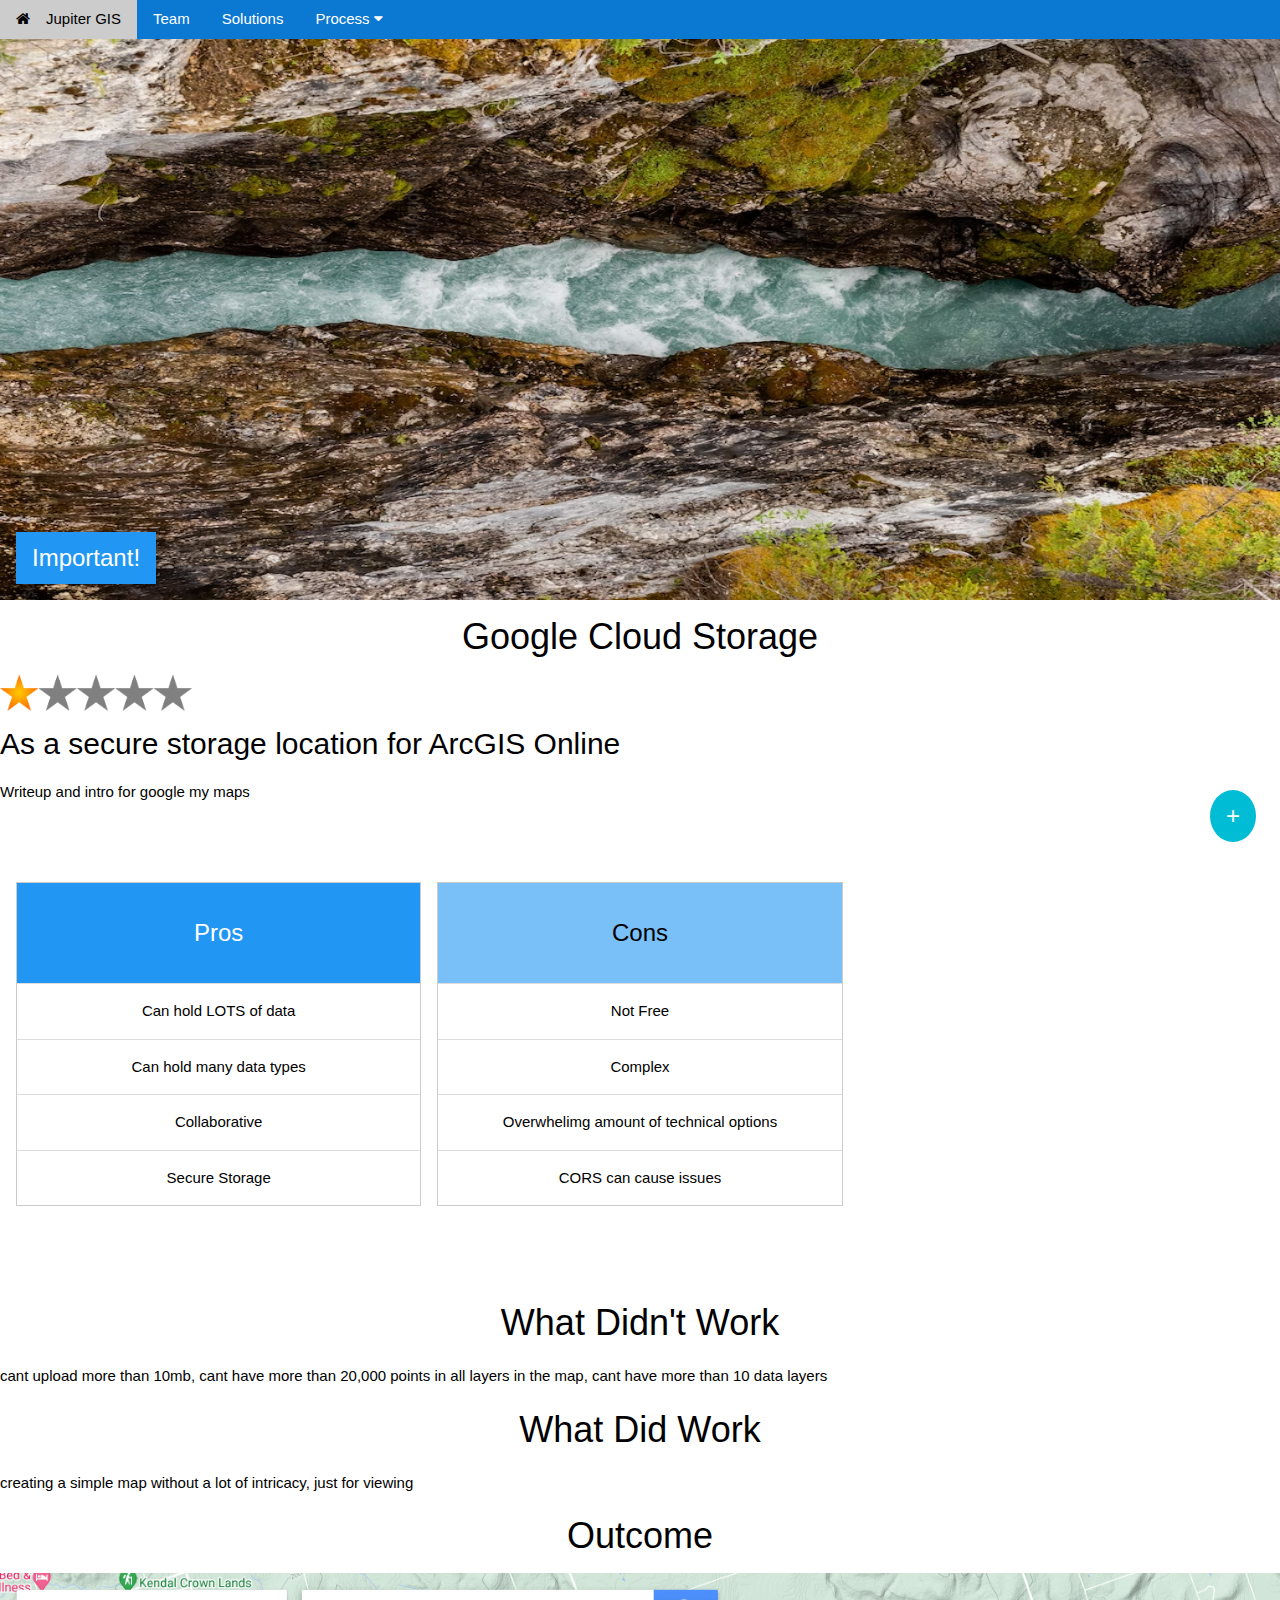
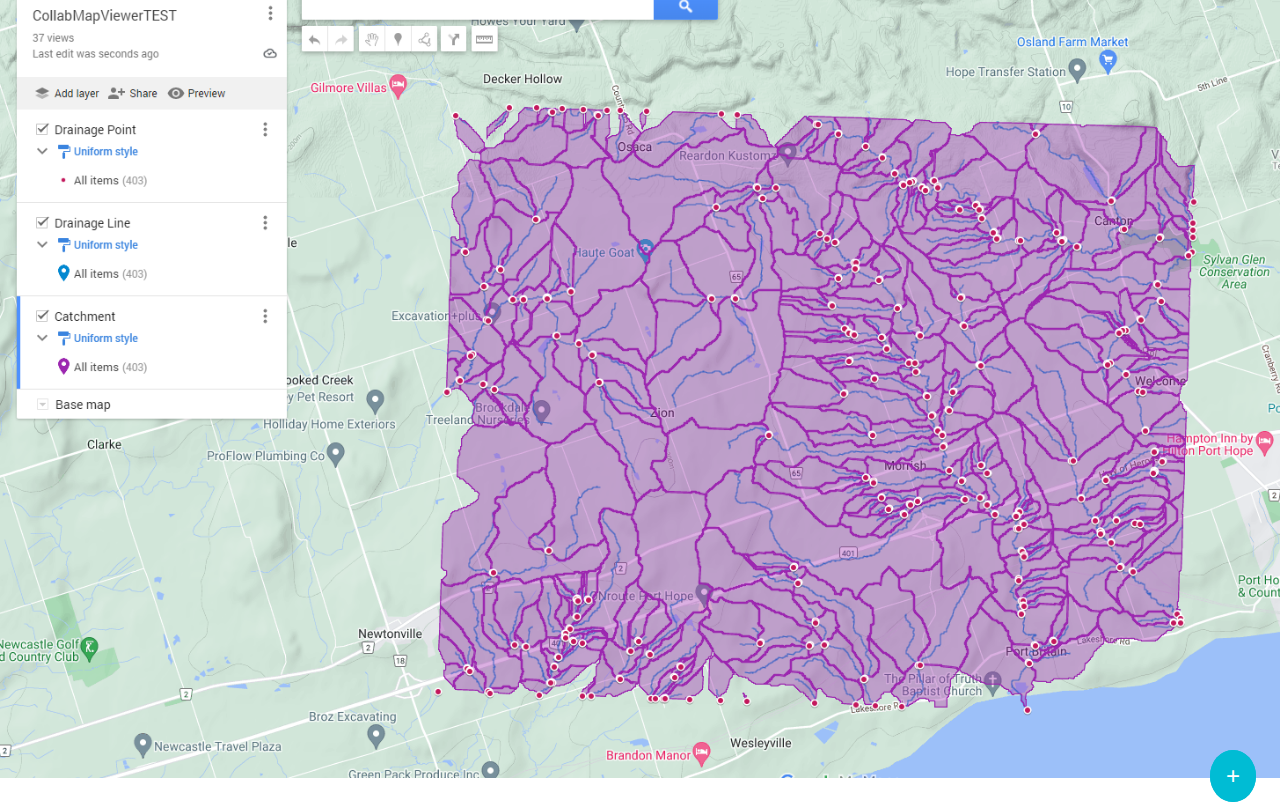
==== commit 106a66f4: "Updates" ====
--- a/googlebucket.html
+++ b/googlebucket.html
@@ -19,7 +19,7 @@
   <a href="https://www.google.com/maps/about/mymaps/" class="w3-bar-item w3-button">Google My Maps</a>
   <a href="https://leafletjs.com/" class="w3-bar-item w3-button">Leaflet</a>
   <a href="https://www.qgis.org/en/site/" class="w3-bar-item w3-button">QGIS</a>
-  <a href="https://cloud.google.com/" class="w3-bar-item w3-button">Google Cloud Bucket Storage</a>
+  <a href="https://cloud.google.com/" class="w3-bar-item w3-button">Google Cloud Storage</a>
   <a href="https://flemingcollege.ca/" class="w3-bar-item w3-button">Fleming College</a>
 </nav>
 
@@ -36,7 +36,7 @@
       <a href="googlemymaps.html" class="w3-bar-item w3-button">Google My Maps</a>
       <a href="qgis.html" class="w3-bar-item w3-button">QGIS</a>
       <a href="leaflet.html" class="w3-bar-item w3-button">Leaflet</a>
-      <a href="googlebucket.html" class="w3-bar-item w3-button">AGOL and Google Bucket</a>
+      <a href="googlebucket.html" class="w3-bar-item w3-button">Google Cloud Storage</a>
     </div>
   </div>
  </div>
@@ -74,7 +74,8 @@
   </div>
 </div>
 
-<h1>ArcGIS Online and Google Bucket</h1>  <img src="photos/1star.png" alt="1 star" style="width:15%">
+<h1>Google Cloud Storage</h1>  <img src="photos/1star.png" alt="1 star" style="width:15%">
+<h2>As a secure storage location for ArcGIS Online</h2> 
 <p>Writeup and intro for google my maps</p>
 <!-- Container -->
 <div class="w3-container" style="position:relative">
@@ -87,12 +88,12 @@
     <div class="w3-third w3-margin-bottom">
       <ul class="w3-ul w3-border w3-hover-shadow">
         <li class="w3-theme">
-          <p class="w3-xlarge">Pro</p>
+          <p class="w3-xlarge">Pros</p>
         </li>
-        <li class="w3-padding-16">Free</li>
-        <li class="w3-padding-16">Easy to Use</li>
-        <li class="w3-padding-16">Online</li>
-        <li class="w3-padding-16">Has Security</li>
+        <li class="w3-padding-16">Can hold LOTS of data</li>
+        <li class="w3-padding-16">Can hold many data types</li>
+        <li class="w3-padding-16">Collaborative</li>
+        <li class="w3-padding-16">Secure Storage</li>
         
       </ul>
     </div>
@@ -100,12 +101,12 @@
     <div class="w3-third w3-margin-bottom">
       <ul class="w3-ul w3-border w3-hover-shadow">
         <li class="w3-theme-l2">
-          <p class="w3-xlarge">Con</p>
+          <p class="w3-xlarge">Cons</p>
         </li>
-        <li class="w3-padding-16">Free</li>
-        <li class="w3-padding-16">Easy to Use</li>
-        <li class="w3-padding-16">Online</li>
-        <li class="w3-padding-16">Has Security</li>
+        <li class="w3-padding-16">Not Free</li>
+        <li class="w3-padding-16">Complex</li>
+        <li class="w3-padding-16">Overwhelimg amount of technical options</li>
+        <li class="w3-padding-16">CORS can cause issues</li>
       </ul>
     </div>
 
--- a/css/stylesheet.css
+++ b/css/stylesheet.css
@@ -189,11 +189,13 @@
 }
 
 h1 {
-    font-size: 36px
+    font-size: 36px;
+    text-align: center;
 }
 
 h2 {
-    font-size: 30px
+    font-size: 30px;
+   
 }
 
 h3 {
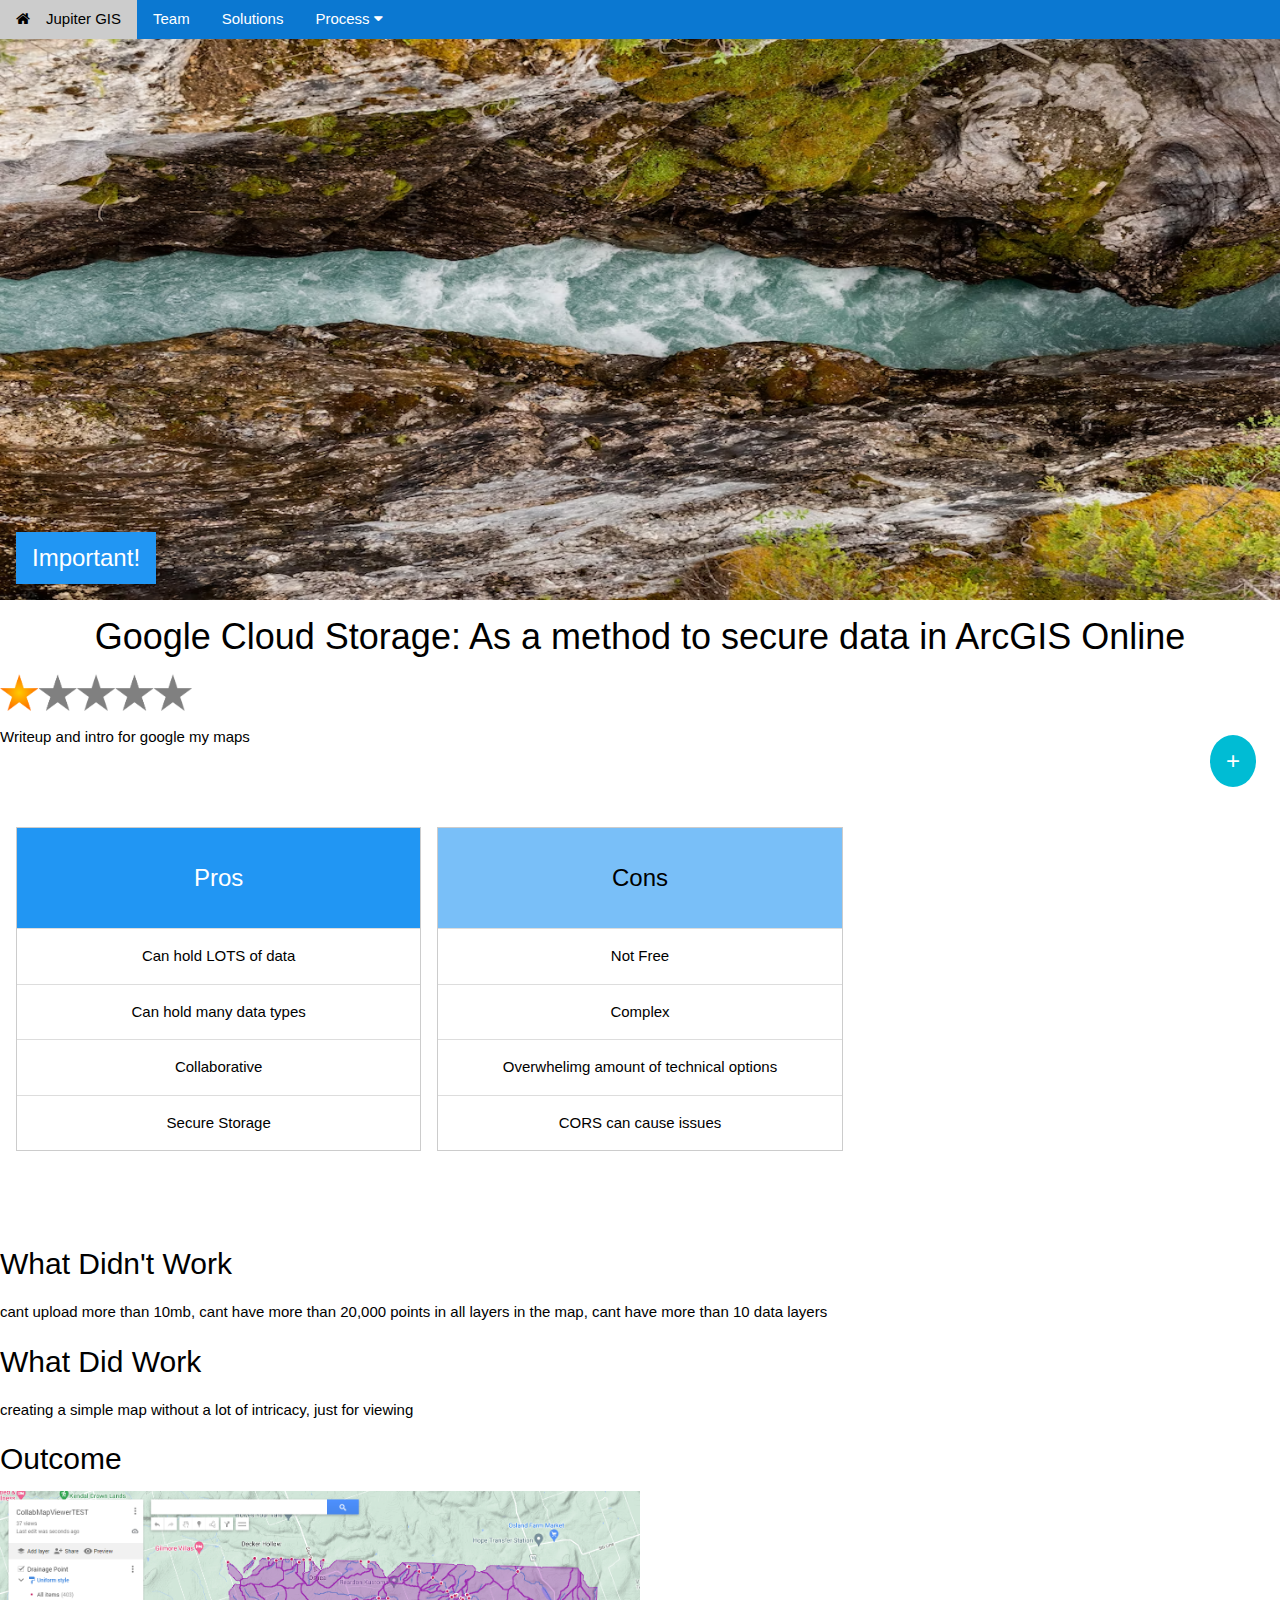
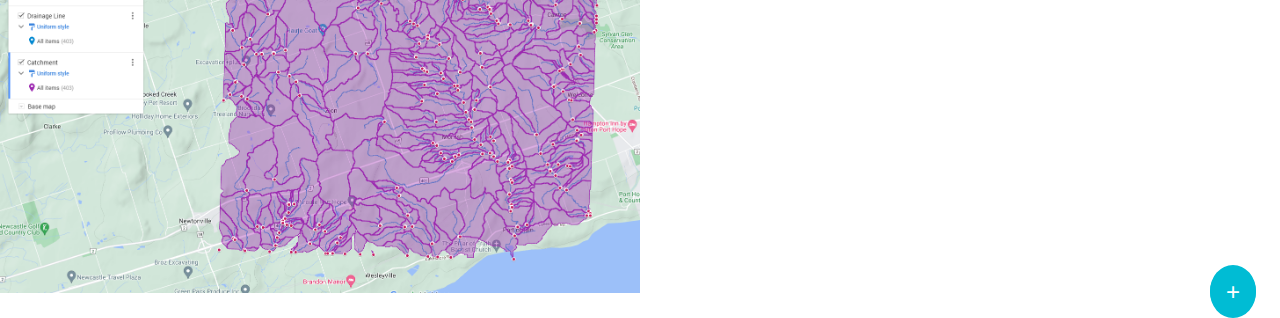
==== commit 6a6199e3: "template updates" ====
--- a/googlebucket.html
+++ b/googlebucket.html
@@ -74,8 +74,7 @@
   </div>
 </div>
 
-<h1>Google Cloud Storage</h1>  <img src="photos/1star.png" alt="1 star" style="width:15%">
-<h2>As a secure storage location for ArcGIS Online</h2> 
+<h1>Google Cloud Storage: As a method to secure data in ArcGIS Online</h1>  <img src="photos/1star.png" alt="1 star" style="width:15%">
 <p>Writeup and intro for google my maps</p>
 <!-- Container -->
 <div class="w3-container" style="position:relative">
@@ -112,12 +111,12 @@
 
 </div>
 
-<h1>What Didn't Work</h1>
+<h2>What Didn't Work</h2>
 <p>cant upload more than 10mb, cant have more than 20,000 points in all layers in the map, cant have more than 10 data layers</p>
-<h1>What Did Work</h1>
+<h2>What Did Work</h2>
 <p>creating a simple map without a lot of intricacy, just for viewing</p>
-<h1>Outcome</h1>
-<img src="photos/mymaps.png" alt="google my maps demo" style="width:100%">
+<h2>Outcome</h2>
+<img src="photos/mymaps.png" alt="google my maps demo" style="width:50%">
 
 </div>
 
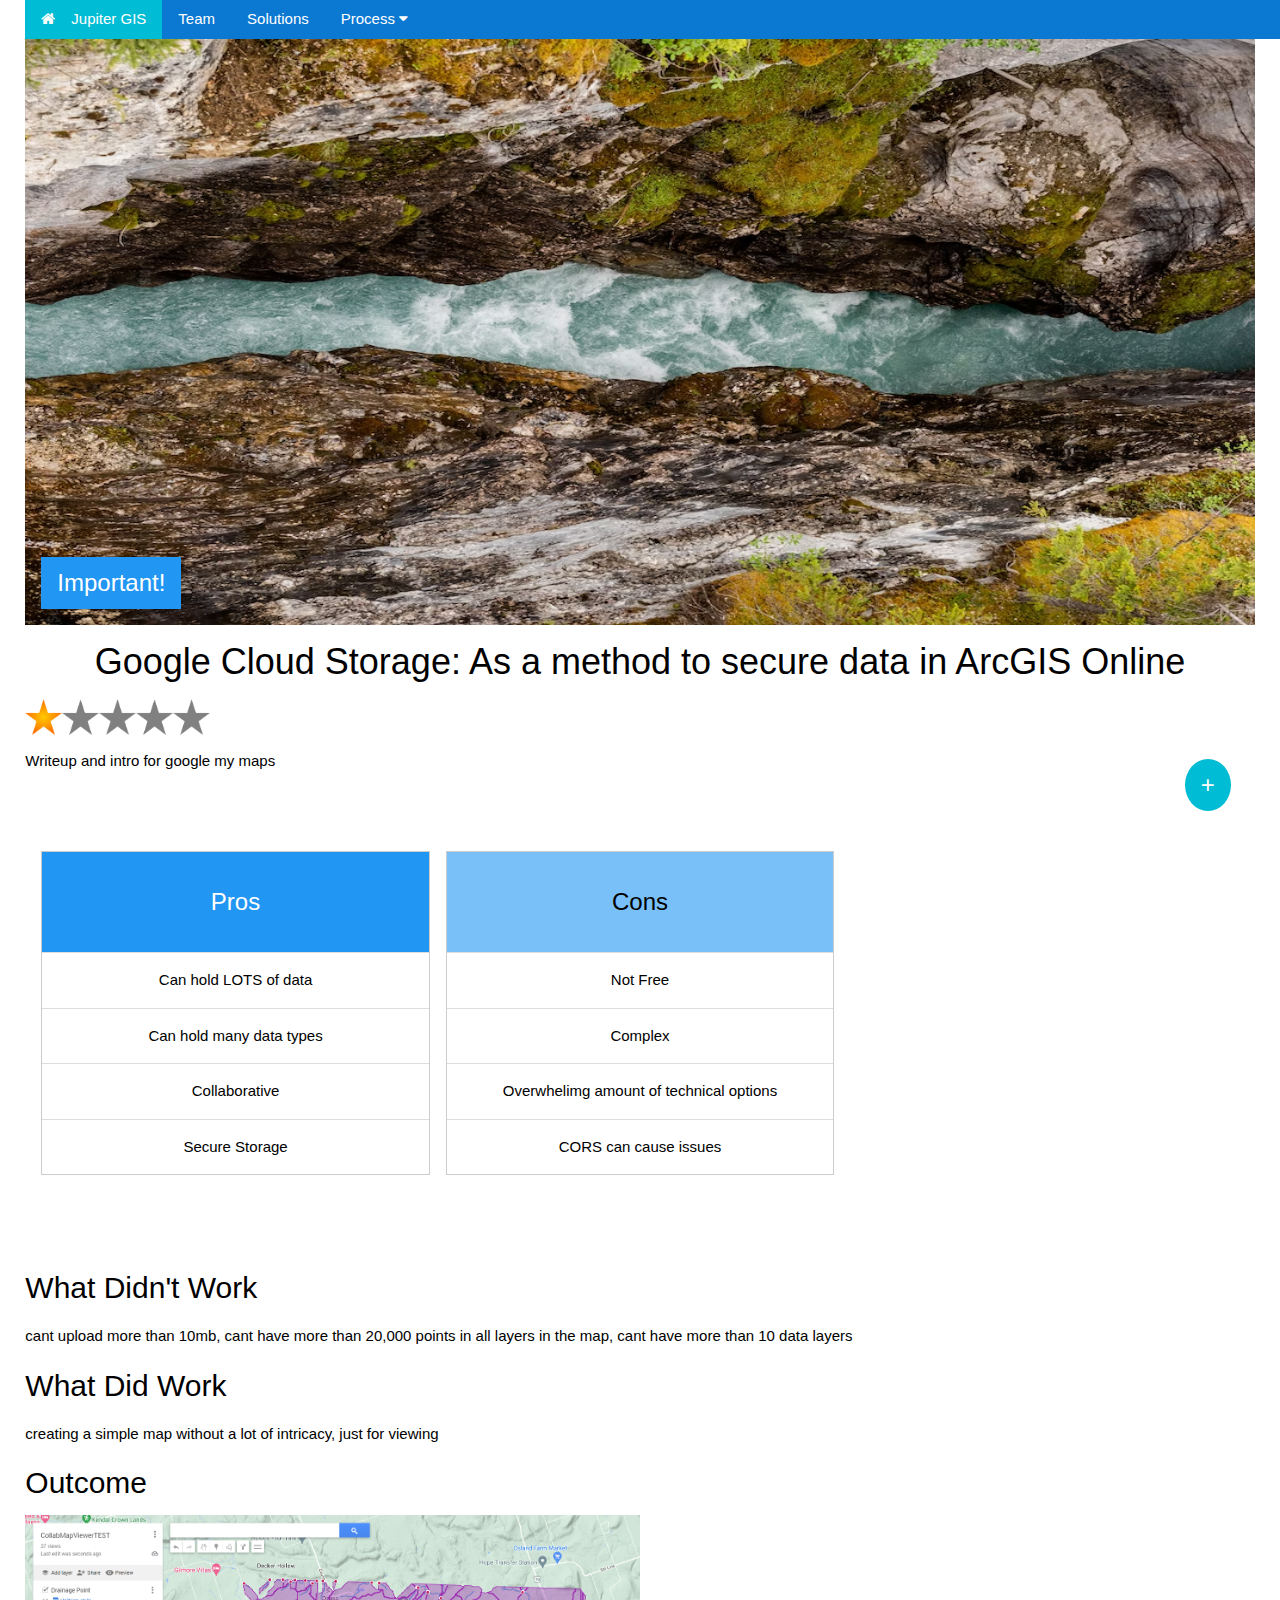
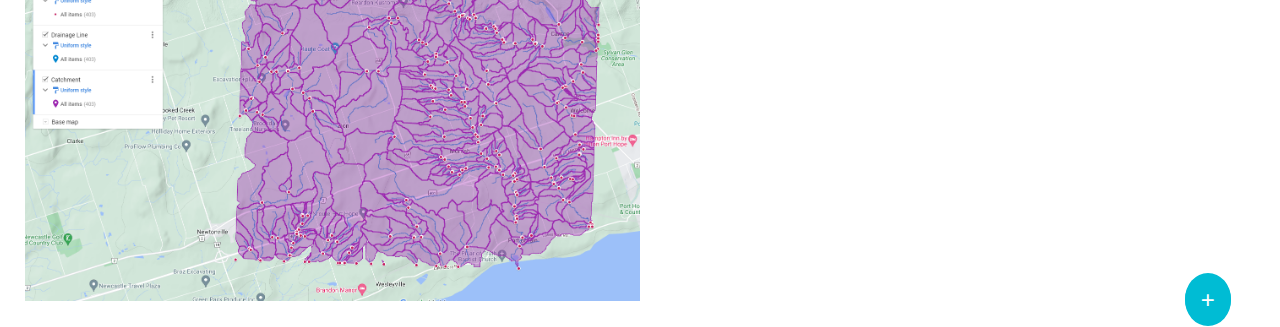
==== commit 6ac528bf: "Template acknowledgement" ====
--- a/googlebucket.html
+++ b/googlebucket.html
@@ -2,6 +2,7 @@
 <html>
 <head>
 <title>Jupiter GIS -Female Led Mapping Solutions</title>
+<!--We used this template to make this webpage https://www.w3schools.com/w3css/tryw3css_templates_website.htm-->
 <meta charset="UTF-8">
 <meta name="viewport" content="width=device-width, initial-scale=1">
 <link rel="stylesheet" href="css/stylesheet.css">
--- a/css/stylesheet.css
+++ b/css/stylesheet.css
@@ -178,10 +178,12 @@
 }
 
 /* End extract */
+/* I added the 1% margin here so the text wouldnt go all the way to the sides. */
 html,body {
     font-family: Verdana,sans-serif;
     font-size: 15px;
-    line-height: 1.5
+    line-height: 1.5;
+    margin: 1%
 }
 
 html {
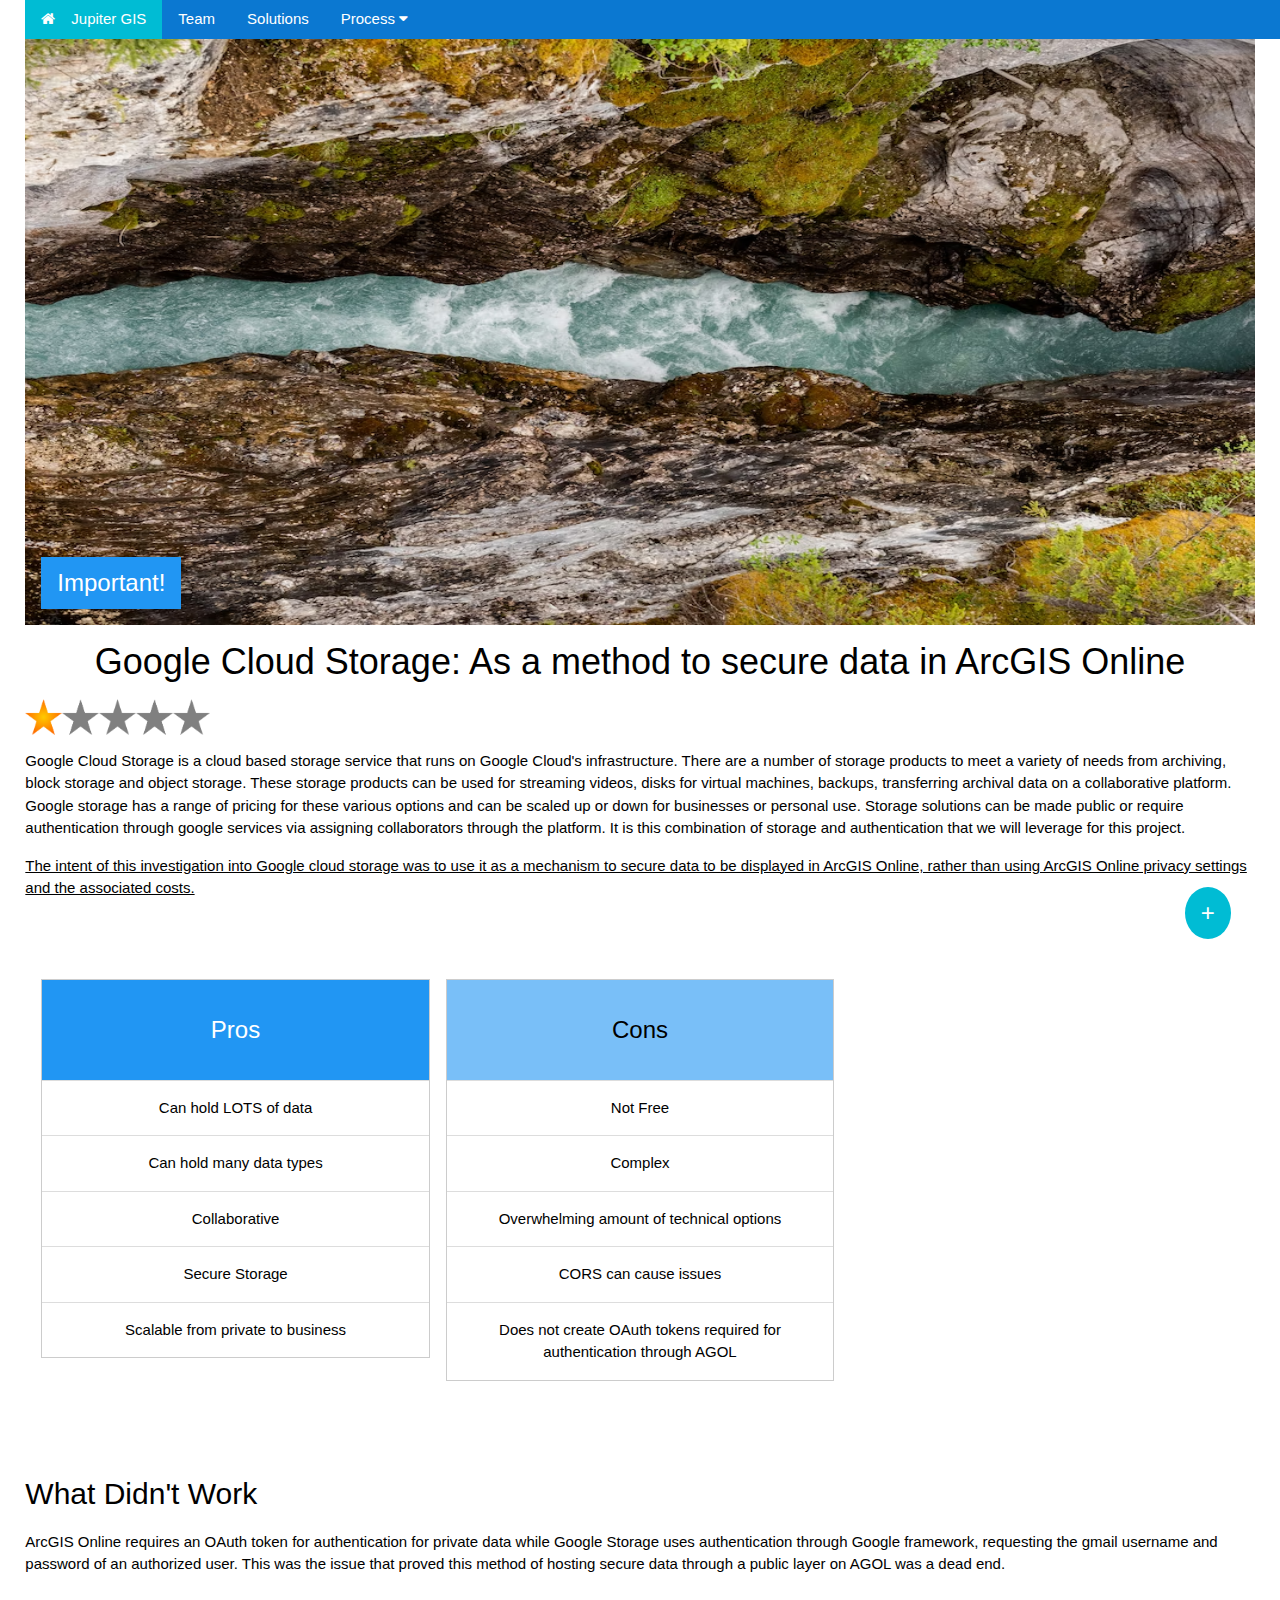
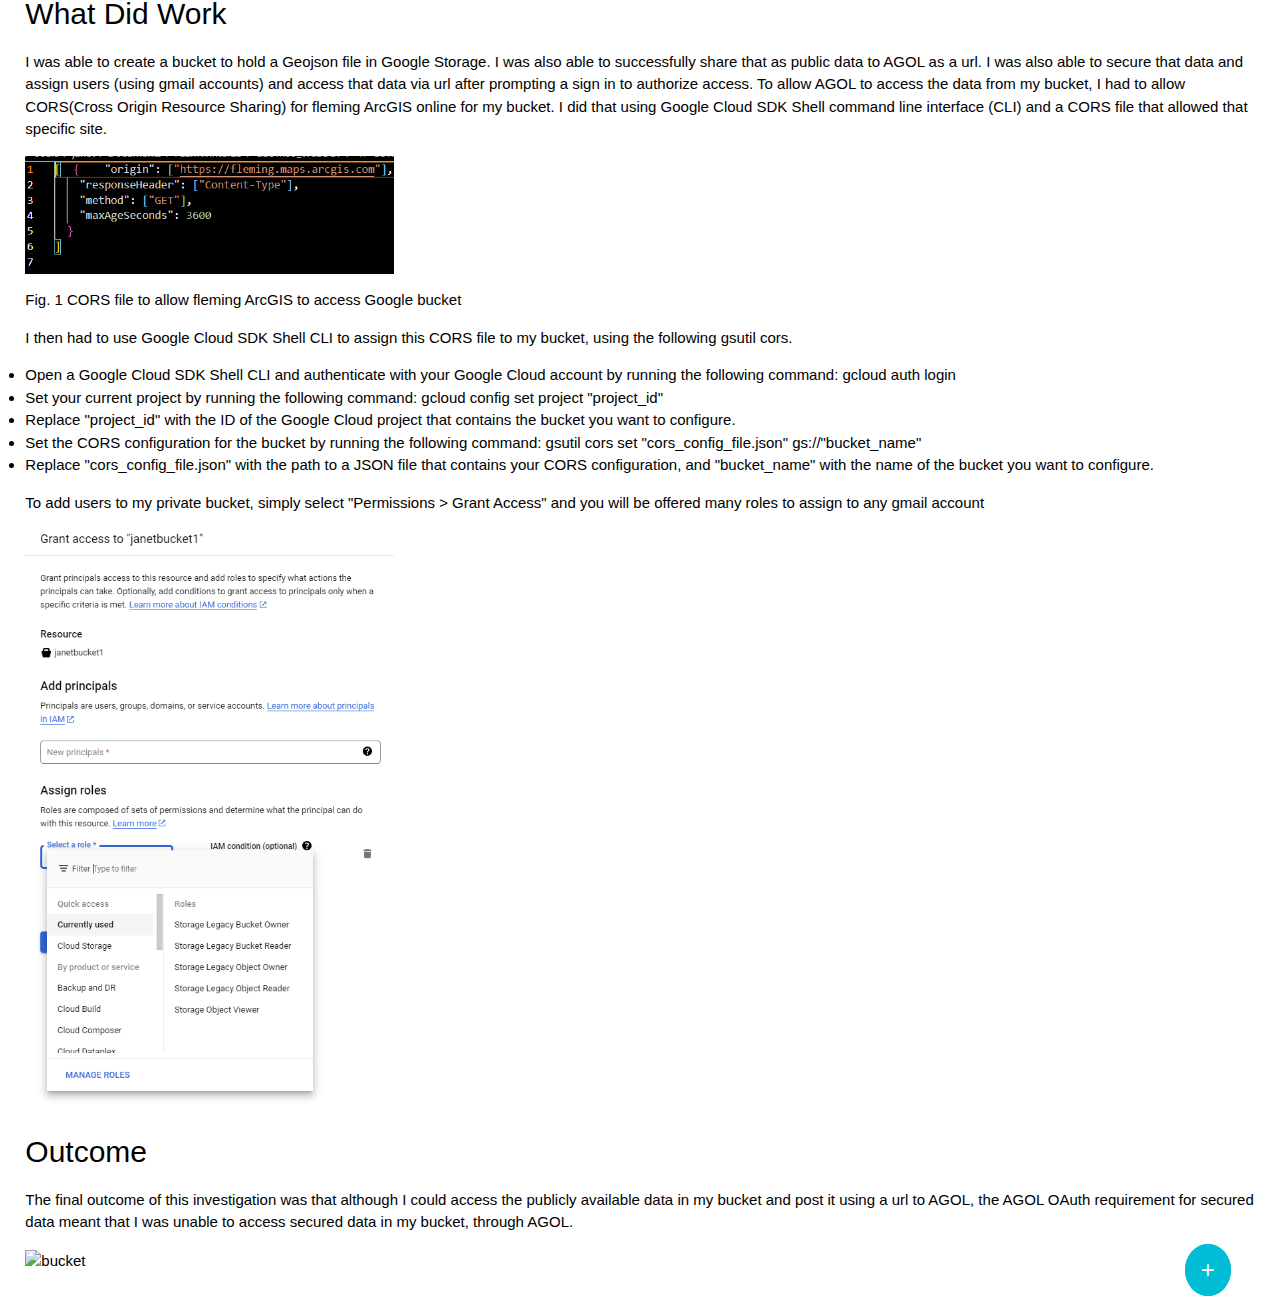
==== commit a7f5ceae: "BucketUpdates" ====
--- a/googlebucket.html
+++ b/googlebucket.html
@@ -76,7 +76,8 @@
 </div>
 
 <h1>Google Cloud Storage: As a method to secure data in ArcGIS Online</h1>  <img src="photos/1star.png" alt="1 star" style="width:15%">
-<p>Writeup and intro for google my maps</p>
+<p>Google Cloud Storage is a cloud based storage service that runs on Google Cloud's infrastructure. There are a number of storage products to meet a variety of needs from archiving, block storage and object storage. These storage products can be used for streaming videos, disks for virtual machines, backups, transferring archival data on a collaborative platform. Google storage has a range of pricing for these various options and can be scaled up or down for businesses or personal use. Storage solutions can be made public or require authentication through google services via assigning collaborators through the platform. It is this combination of storage and authentication that we will leverage for this project.</p>
+  <p><u>The intent of this  investigation into Google cloud storage was to use it as a mechanism to secure data to be displayed in ArcGIS Online, rather than using ArcGIS Online privacy settings and the associated costs. </u> </p>
 <!-- Container -->
 <div class="w3-container" style="position:relative">
   <a onclick="w3_open()" class="w3-button w3-xlarge w3-circle w3-teal"
@@ -94,6 +95,7 @@
         <li class="w3-padding-16">Can hold many data types</li>
         <li class="w3-padding-16">Collaborative</li>
         <li class="w3-padding-16">Secure Storage</li>
+        <li class="w3-padding-16">Scalable from private to business</li>
         
       </ul>
     </div>
@@ -105,21 +107,32 @@
         </li>
         <li class="w3-padding-16">Not Free</li>
         <li class="w3-padding-16">Complex</li>
-        <li class="w3-padding-16">Overwhelimg amount of technical options</li>
+        <li class="w3-padding-16">Overwhelming amount of technical options</li>
         <li class="w3-padding-16">CORS can cause issues</li>
+        <li class="w3-padding-16">Does not create OAuth tokens required for authentication through AGOL</li>
       </ul>
     </div>
 
 </div>
 
 <h2>What Didn't Work</h2>
-<p>cant upload more than 10mb, cant have more than 20,000 points in all layers in the map, cant have more than 10 data layers</p>
+<p>ArcGIS Online requires an OAuth token for authentication for private data while Google Storage uses authentication through Google framework, requesting the gmail username and password of an authorized user. This was the issue that proved this method of hosting secure data through a public layer on AGOL was a dead end.</p>
 <h2>What Did Work</h2>
-<p>creating a simple map without a lot of intricacy, just for viewing</p>
+<p>I was able to create a bucket to hold a Geojson file in Google Storage. I was also able to successfully share that as public data to AGOL as a url. I was also able to secure that data and assign users (using gmail accounts) and access that data via url after prompting a sign in to authorize access. To allow AGOL to access the data from my bucket, I had to allow CORS(Cross Origin Resource Sharing) for fleming ArcGIS online for my bucket. I did that using Google Cloud SDK Shell command line interface (CLI) and a CORS file that allowed that specific site.</p>
+<img src="photos/cors.png" alt="cors" style="width:30%">
+<p>Fig. 1 CORS file to allow fleming ArcGIS to access Google bucket</p>
+<p>I then had to use Google Cloud SDK Shell CLI to assign this CORS file to my bucket, using the following gsutil cors.</p>
+<li>Open a Google Cloud SDK Shell CLI and authenticate with your Google Cloud account by running the following command: gcloud auth login</li>
+<li>Set your current project by running the following command: gcloud config set project "project_id" </li>
+<li>Replace "project_id" with the ID of the Google Cloud project that contains the bucket you want to configure.</li>
+<li>Set the CORS configuration for the bucket by running the following command: gsutil cors set "cors_config_file.json" gs://"bucket_name"</li>
+<li>Replace "cors_config_file.json" with the path to a JSON file that contains your CORS configuration, and "bucket_name" with the name of the bucket you want to configure.</li>
+<p>To add users to my private bucket, simply select "Permissions > Grant Access" and you will be offered many roles to assign to any gmail account</p>
+<img src="photos/bucket_access.png" alt="Access" style="width:30%">
 <h2>Outcome</h2>
-<img src="photos/mymaps.png" alt="google my maps demo" style="width:50%">
-
-</div>
+<p>The final outcome of this investigation was that although I could access the publicly available data in my bucket and post it using a url to AGOL, the AGOL OAuth requirement for secured data meant that I was unable to access secured data in my bucket, through AGOL.</p>
+
+<img src="photos/bucketfail.png" alt="bucket" style="width:30%">
 
 <!-- Container -->
 <div class="w3-container" style="position:relative">
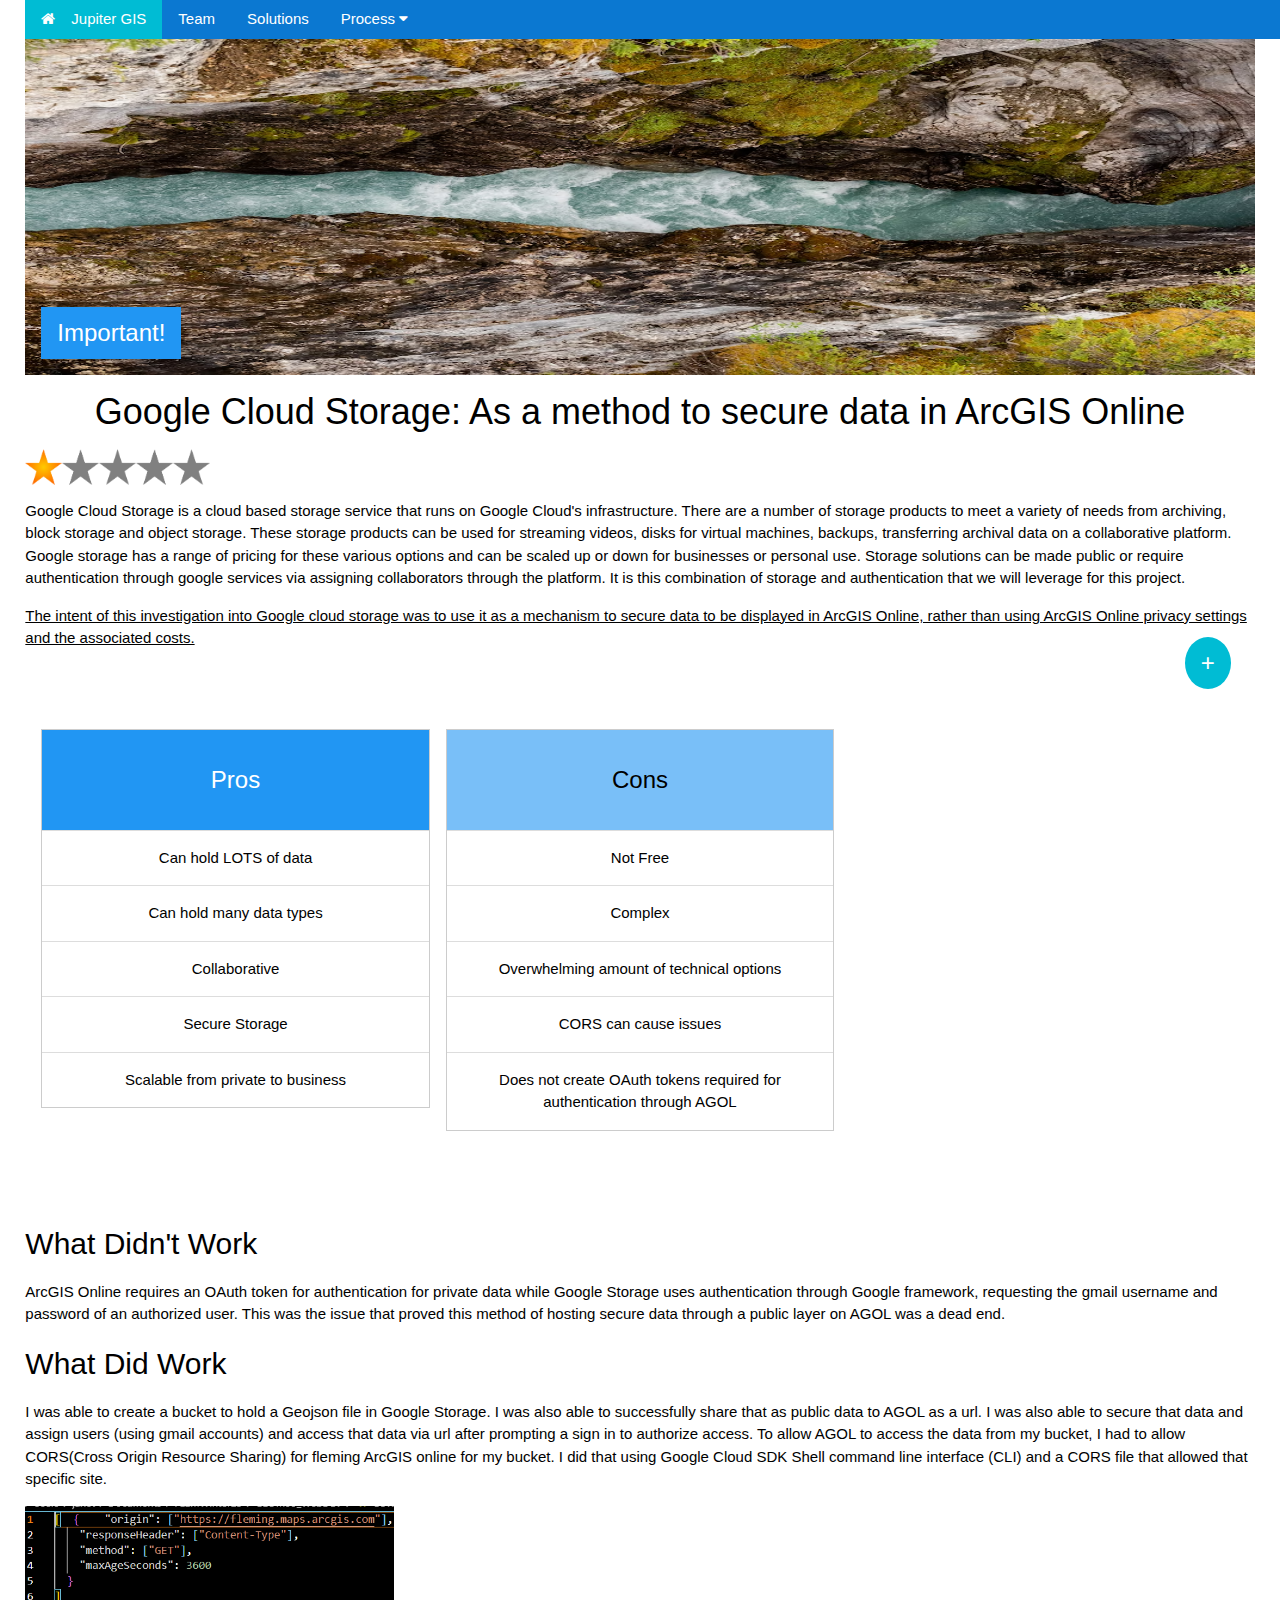
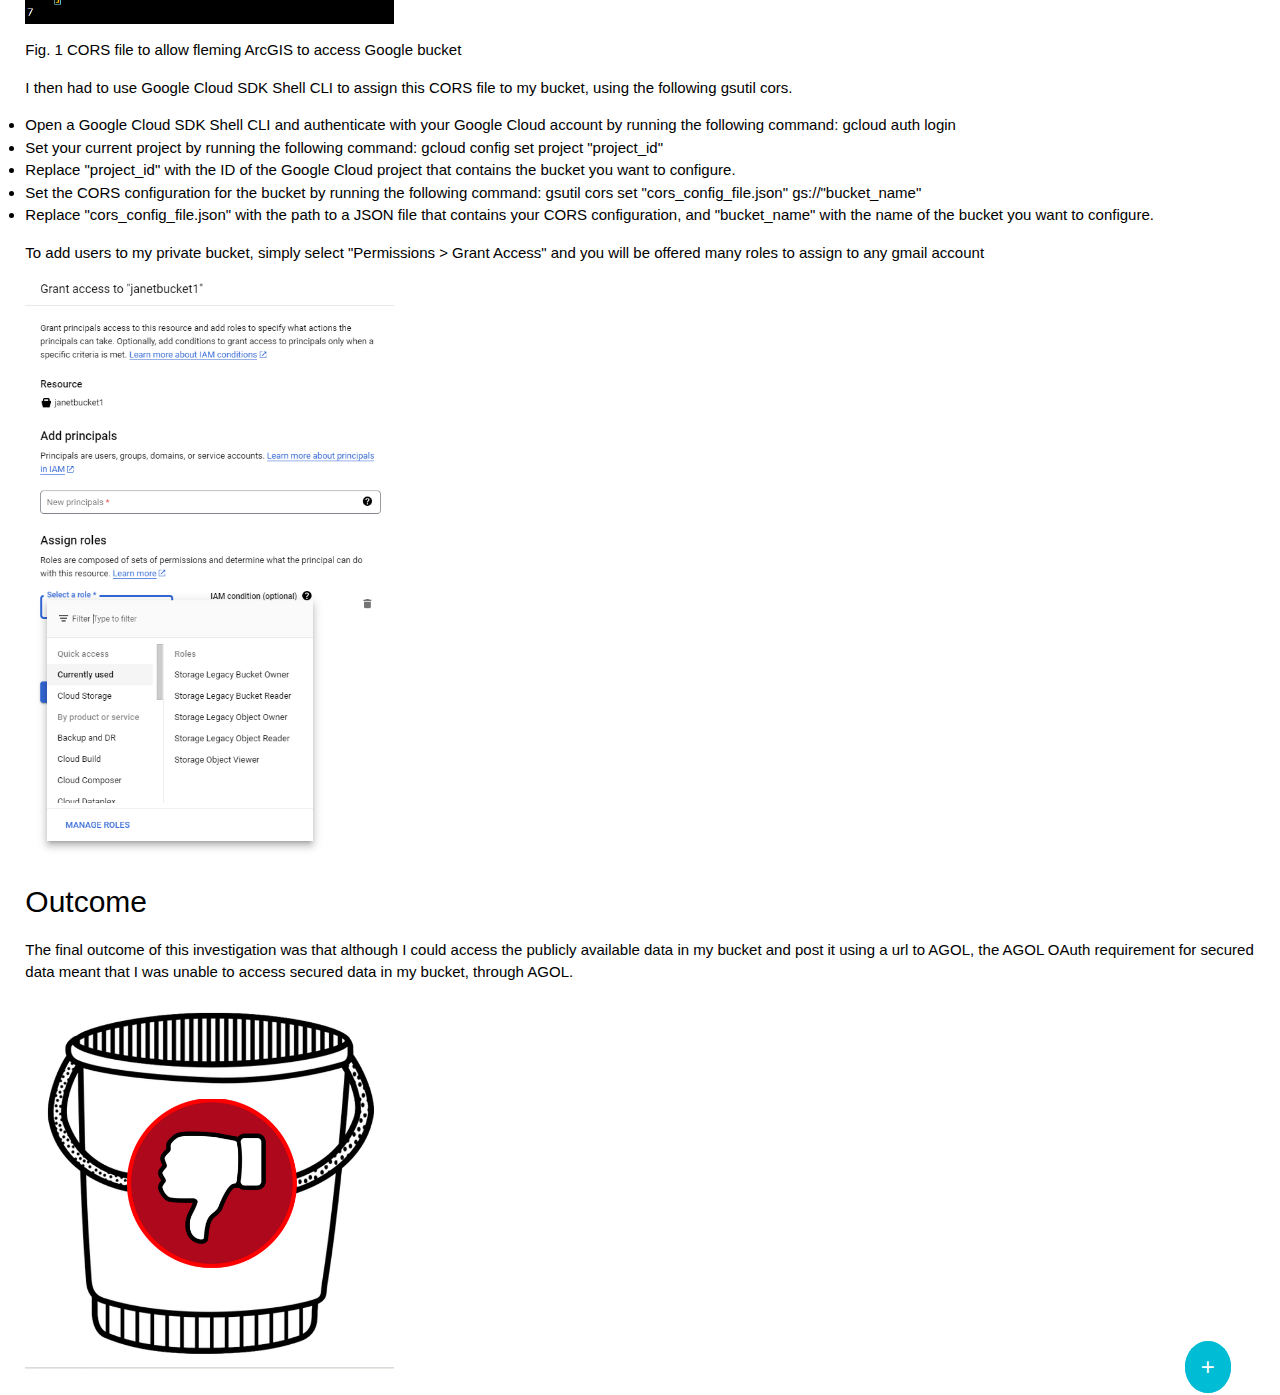
==== commit 20ae245e: "Header Update and index page changes" ====
--- a/googlebucket.html
+++ b/googlebucket.html
@@ -51,7 +51,7 @@
 
 <!-- Image Header -->
 <div class="w3-display-container w3-animate-opacity">
-  <img src="photos/stream.avif" alt="river in gorge" style="width:100%;min-height:350px;max-height:600px;">
+  <img src="photos/stream.avif" alt="river in gorge" style="width:100%;min-height:350px;max-height:300px;">
   <div class="w3-container w3-display-bottomleft w3-margin-bottom">  
     <button onclick="document.getElementById('id01').style.display='block'" class="w3-button w3-xlarge w3-theme w3-hover-teal" title="Go To W3.CSS">Important!</button>
   </div>
